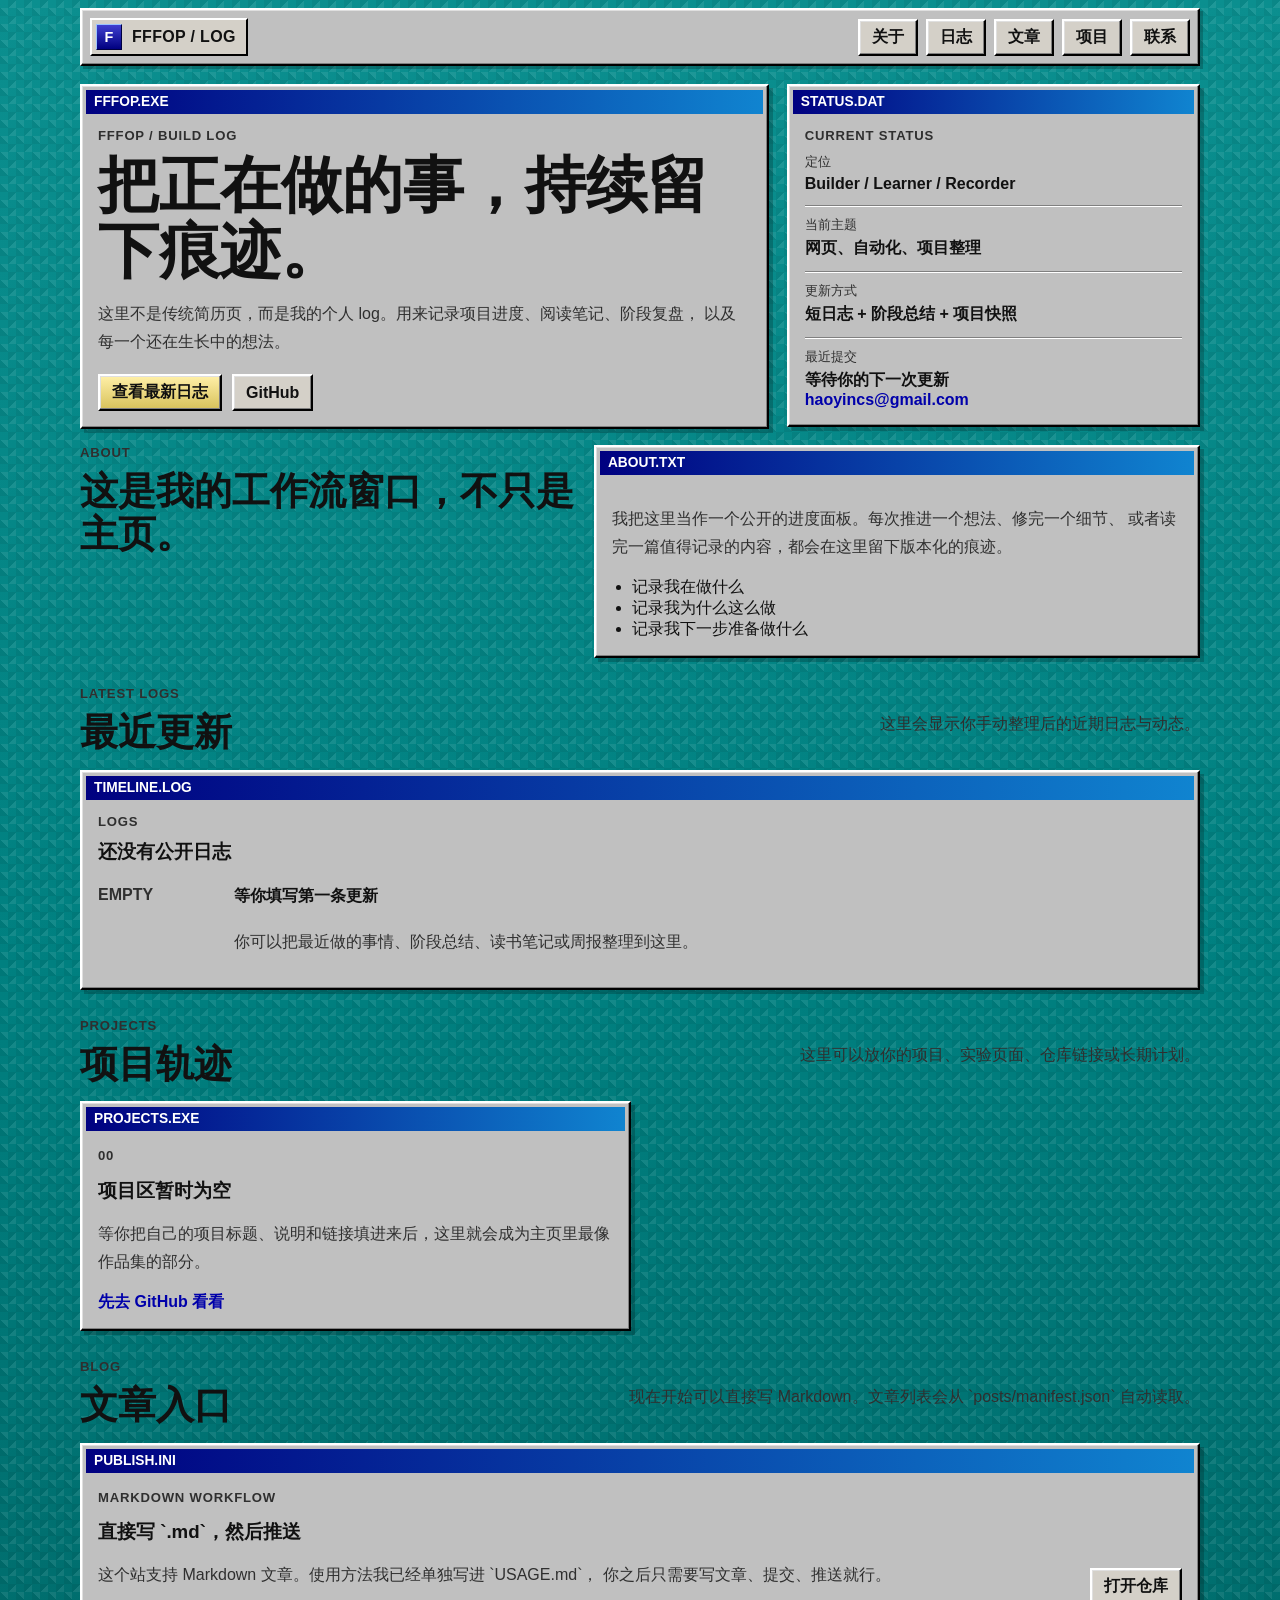
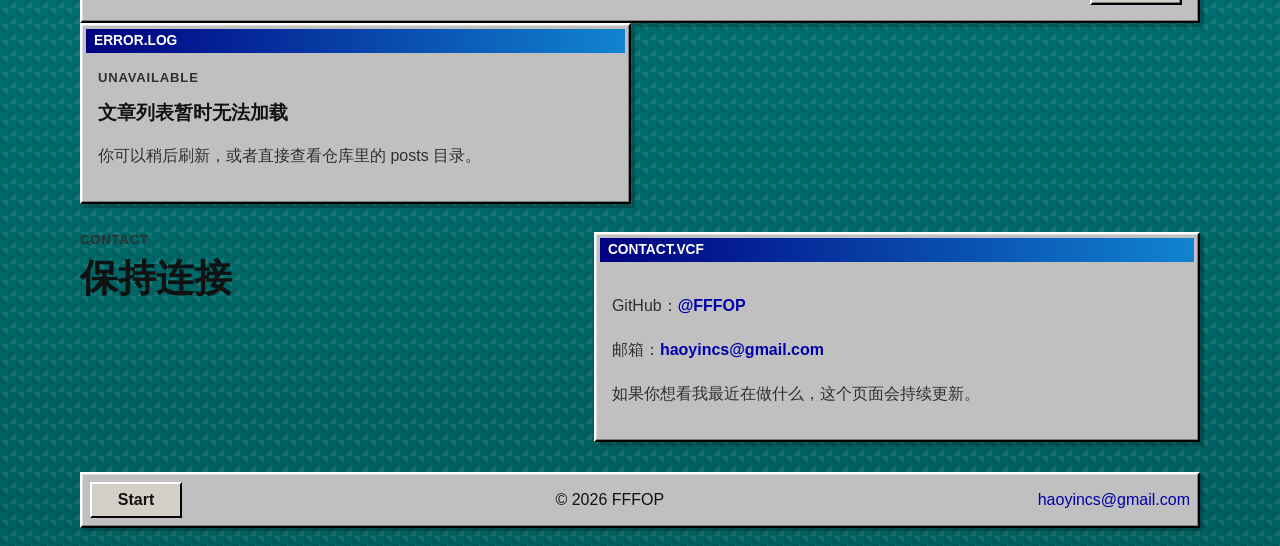
==== index.html @ bcd974ab "Remove sample content and add usage guide" ====
<!DOCTYPE html>
<html lang="zh-CN">
<head>
  <meta charset="UTF-8">
  <meta name="viewport" content="width=device-width, initial-scale=1.0">
  <meta name="description" content="FFFOP 的个人 log，记录正在做的项目、技术笔记与阶段性进展。">
  <title>FFFOP | Log</title>
  <link rel="stylesheet" href="styles.css">
</head>
<body class="theme-win98">
  <header class="site-header">
    <div class="shell">
      <a class="brand" href="#top" aria-label="返回首页">
        <span class="brand-mark">F</span>
        <span class="brand-text">FFFOP / LOG</span>
      </a>
      <nav class="site-nav" aria-label="主导航">
        <a href="#about">关于</a>
        <a href="#logs">日志</a>
        <a href="#blog">文章</a>
        <a href="#projects">项目</a>
        <a href="#contact">联系</a>
      </nav>
    </div>
  </header>

  <main id="top">
    <section class="hero">
      <div class="hero-bg" aria-hidden="true"></div>
      <div class="shell hero-layout">
        <div class="hero-copy reveal" data-window-title="FFFOP.EXE">
          <p class="eyebrow">FFFOP / BUILD LOG</p>
          <h1>把正在做的事，持续留下痕迹。</h1>
          <p class="hero-text">
            这里不是传统简历页，而是我的个人 log。用来记录项目进度、阅读笔记、阶段复盘，
            以及每一个还在生长中的想法。
          </p>
          <div class="hero-actions">
            <a class="button button-primary" href="#logs">查看最新日志</a>
            <a class="button button-secondary" href="https://github.com/FFFOP" target="_blank" rel="noreferrer">GitHub</a>
          </div>
        </div>

        <aside class="hero-panel reveal" data-window-title="STATUS.DAT">
          <p class="panel-kicker">CURRENT STATUS</p>
          <div class="status-stack">
            <div class="status-item">
              <span class="status-label">定位</span>
              <strong>Builder / Learner / Recorder</strong>
            </div>
            <div class="status-item">
              <span class="status-label">当前主题</span>
              <strong>网页、自动化、项目整理</strong>
            </div>
            <div class="status-item">
              <span class="status-label">更新方式</span>
              <strong>短日志 + 阶段总结 + 项目快照</strong>
            </div>
            <div class="status-item">
              <span class="status-label">最近提交</span>
              <strong>等待你的下一次更新</strong>
            </div>
          </div>
          <a class="mail-link" href="mailto:haoyincs@gmail.com">haoyincs@gmail.com</a>
        </aside>
      </div>
    </section>

    <section class="section section-intro reveal" id="about">
      <div class="shell intro-grid">
        <div class="section-heading">
          <p class="section-kicker">About</p>
          <h2>这是我的工作流窗口，不只是主页。</h2>
        </div>
        <div class="intro-card" data-window-title="ABOUT.TXT">
          <p>
            我把这里当作一个公开的进度面板。每次推进一个想法、修完一个细节、
            或者读完一篇值得记录的内容，都会在这里留下版本化的痕迹。
          </p>
          <ul class="about-points">
            <li>记录我在做什么</li>
            <li>记录我为什么这么做</li>
            <li>记录我下一步准备做什么</li>
          </ul>
        </div>
      </div>
    </section>

    <section class="section reveal" id="logs">
      <div class="shell">
        <div class="section-heading section-heading-row">
          <div>
            <p class="section-kicker">Latest Logs</p>
            <h2>最近更新</h2>
          </div>
          <p class="section-note">这里会显示你手动整理后的近期日志与动态。</p>
        </div>

        <div class="timeline-card" data-window-title="TIMELINE.LOG">
          <div class="timeline-head">
            <p class="section-kicker">Logs</p>
            <h3>还没有公开日志</h3>
          </div>
          <div class="timeline-list">
            <article class="timeline-item">
              <p class="timeline-date">EMPTY</p>
              <div>
                <h4>等你填写第一条更新</h4>
                <p>你可以把最近做的事情、阶段总结、读书笔记或周报整理到这里。</p>
              </div>
            </article>
          </div>
        </div>
      </div>
    </section>

    <section class="section reveal" id="projects">
      <div class="shell">
        <div class="section-heading section-heading-row">
          <div>
            <p class="section-kicker">Projects</p>
            <h2>项目轨迹</h2>
          </div>
          <p class="section-note">这里可以放你的项目、实验页面、仓库链接或长期计划。</p>
        </div>

        <div class="project-grid">
          <article class="project-card" data-window-title="PROJECTS.EXE">
            <p class="project-index">00</p>
            <h3>项目区暂时为空</h3>
            <p>
              等你把自己的项目标题、说明和链接填进来后，这里就会成为主页里最像作品集的部分。
            </p>
            <a href="https://github.com/FFFOP" target="_blank" rel="noreferrer">先去 GitHub 看看</a>
          </article>
        </div>
      </div>
    </section>

    <section class="section reveal" id="blog">
      <div class="shell">
        <div class="section-heading section-heading-row">
          <div>
            <p class="section-kicker">Blog</p>
            <h2>文章入口</h2>
          </div>
          <p class="section-note">现在开始可以直接写 Markdown。文章列表会从 `posts/manifest.json` 自动读取。</p>
        </div>

        <div class="publish-card" data-window-title="PUBLISH.INI">
          <div>
            <p class="section-kicker">Markdown Workflow</p>
            <h3>直接写 `.md`，然后推送</h3>
            <p>
              这个站支持 Markdown 文章。使用方法我已经单独写进 `USAGE.md`，
              你之后只需要写文章、提交、推送就行。
            </p>
          </div>
          <div class="publish-actions">
            <a class="button button-secondary" href="https://github.com/fffop/fffop.github.io" target="_blank" rel="noreferrer">打开仓库</a>
          </div>
        </div>

        <div id="blog-post-list" class="blog-grid"></div>
      </div>
    </section>

    <section class="section reveal" id="contact">
      <div class="shell contact-grid">
        <div class="section-heading">
          <p class="section-kicker">Contact</p>
          <h2>保持连接</h2>
        </div>
        <div class="contact-card" data-window-title="CONTACT.VCF">
          <p>GitHub：<a href="https://github.com/FFFOP" target="_blank" rel="noreferrer">@FFFOP</a></p>
          <p>邮箱：<a href="mailto:haoyincs@gmail.com">haoyincs@gmail.com</a></p>
          <p>如果你想看我最近在做什么，这个页面会持续更新。</p>
        </div>
      </div>
    </section>
  </main>

  <footer class="site-footer">
    <div class="shell footer-inner">
      <p>&copy; <span id="year"></span> FFFOP</p>
      <a href="mailto:haoyincs@gmail.com">haoyincs@gmail.com</a>
    </div>
  </footer>

  <script src="script.js"></script>
</body>
</html>
---- styles.css ----
:root {
  --desktop: #008080;
  --desktop-dark: #005f5f;
  --window: #c0c0c0;
  --window-soft: #d4d0c8;
  --window-light: #ffffff;
  --window-mid: #dfdfdf;
  --window-dark: #808080;
  --window-deep: #000000;
  --titlebar-start: #000080;
  --titlebar-end: #1084d0;
  --text: #111111;
  --muted: #2f2f2f;
  --link: #0000aa;
  --link-hover: #dd0000;
  --gold: #b67b00;
  --shadow: rgba(0, 0, 0, 0.2);
  --cursor-arrow: url("data:image/svg+xml,%3Csvg xmlns='http://www.w3.org/2000/svg' width='20' height='22' viewBox='0 0 20 22'%3E%3Cpath d='M1 1v15l4-4 3 8 2-1-3-8h5z' fill='white' stroke='black' stroke-width='1.2'/%3E%3C/svg%3E");
  --cursor-hand: url("data:image/svg+xml,%3Csvg xmlns='http://www.w3.org/2000/svg' width='20' height='22' viewBox='0 0 20 22'%3E%3Cpath d='M7 1v8H5V6H3v9c0 1.7 1.3 3 3 3h1l1 3h2l1-3h3c1.7 0 3-1.3 3-3V8h-2v3h-1V5h-2v6h-1V3H9v8H8V1z' fill='white' stroke='black' stroke-width='1.1'/%3E%3C/svg%3E");
}

* {
  box-sizing: border-box;
}

html {
  scroll-behavior: smooth;
}

body {
  margin: 0;
  color: var(--text);
  font-family: Tahoma, "Microsoft Sans Serif", "Noto Sans SC", sans-serif;
  cursor: var(--cursor-arrow) 1 1, auto;
  background:
    linear-gradient(45deg, rgba(0, 0, 0, 0.06) 25%, transparent 25%),
    linear-gradient(-45deg, rgba(255, 255, 255, 0.08) 25%, transparent 25%),
    linear-gradient(45deg, transparent 75%, rgba(255, 255, 255, 0.08) 75%),
    linear-gradient(-45deg, transparent 75%, rgba(0, 0, 0, 0.06) 75%),
    linear-gradient(180deg, #0b8f8f 0%, var(--desktop) 45%, var(--desktop-dark) 100%);
  background-size: 16px 16px, 16px 16px, 16px 16px, 16px 16px, auto;
  background-position: 0 0, 0 8px, 8px -8px, -8px 0, 0 0;
}

a,
button,
.button,
[role="button"] {
  cursor: var(--cursor-hand) 6 1, pointer;
}

a {
  color: var(--link);
  text-decoration: none;
}

a:hover {
  color: var(--link-hover);
  text-decoration: underline;
}

.shell {
  width: min(1120px, calc(100% - 24px));
  margin: 0 auto;
}

.site-header {
  position: sticky;
  top: 0;
  z-index: 30;
  padding-top: 8px;
}

.site-header .shell,
.footer-inner {
  display: flex;
  align-items: center;
  justify-content: space-between;
  gap: 12px;
  padding: 8px;
  background: var(--window);
  border-top: 2px solid var(--window-light);
  border-left: 2px solid var(--window-light);
  border-right: 2px solid var(--window-deep);
  border-bottom: 2px solid var(--window-deep);
  box-shadow:
    inset -1px -1px 0 var(--window-dark),
    inset 1px 1px 0 var(--window-mid),
    3px 3px 0 var(--shadow);
}

.brand {
  display: inline-flex;
  align-items: center;
  gap: 10px;
  min-height: 34px;
  padding: 4px 10px 4px 4px;
  color: var(--text);
  font-weight: 700;
  letter-spacing: 0.02em;
  background: var(--window-soft);
  border-top: 2px solid var(--window-light);
  border-left: 2px solid var(--window-light);
  border-right: 2px solid var(--window-deep);
  border-bottom: 2px solid var(--window-deep);
}

.brand:hover {
  color: var(--text);
  text-decoration: none;
}

.brand-mark {
  display: grid;
  place-items: center;
  width: 26px;
  height: 26px;
  font-size: 0.9rem;
  font-weight: 700;
  color: #ffffff;
  background: linear-gradient(180deg, #4040d0 0%, #000080 100%);
  border-top: 1px solid #9ac3ff;
  border-left: 1px solid #9ac3ff;
  border-right: 1px solid #000040;
  border-bottom: 1px solid #000040;
}

.site-nav {
  display: flex;
  flex-wrap: wrap;
  gap: 8px;
}

.site-nav a,
.button,
.label {
  display: inline-flex;
  align-items: center;
  justify-content: center;
  min-height: 32px;
  padding: 6px 12px;
  color: var(--text);
  font-weight: 700;
  background: var(--window-soft);
  border-top: 2px solid var(--window-light);
  border-left: 2px solid var(--window-light);
  border-right: 2px solid var(--window-deep);
  border-bottom: 2px solid var(--window-deep);
  box-shadow:
    inset -1px -1px 0 var(--window-dark),
    inset 1px 1px 0 var(--window-mid);
}

.site-nav a:hover,
.button:hover,
.label:hover {
  color: var(--text);
  text-decoration: none;
}

.site-nav a:active,
.button:active {
  border-top: 2px solid var(--window-deep);
  border-left: 2px solid var(--window-deep);
  border-right: 2px solid var(--window-light);
  border-bottom: 2px solid var(--window-light);
  box-shadow:
    inset 1px 1px 0 var(--window-dark),
    inset -1px -1px 0 var(--window-mid);
}

.hero {
  min-height: auto;
  padding: 18px 0 6px;
}

.hero-bg {
  display: none;
}

.hero-layout {
  display: grid;
  grid-template-columns: minmax(0, 1.25fr) minmax(280px, 0.75fr);
  gap: 18px;
  align-items: start;
}

.eyebrow,
.section-kicker,
.panel-kicker,
.paper-tag,
.project-index {
  margin: 0 0 10px;
  color: var(--muted);
  font-size: 0.82rem;
  font-weight: 700;
  letter-spacing: 0.06em;
  text-transform: uppercase;
}

.hero-copy,
.hero-panel,
.intro-card,
.log-card,
.timeline-card,
.project-card,
.sample-entry,
.publish-card,
.blog-card,
.contact-card,
.post-article {
  position: relative;
  padding: 42px 16px 16px;
  background: var(--window);
  border-top: 2px solid var(--window-light);
  border-left: 2px solid var(--window-light);
  border-right: 2px solid var(--window-deep);
  border-bottom: 2px solid var(--window-deep);
  box-shadow:
    inset -1px -1px 0 var(--window-dark),
    inset 1px 1px 0 var(--window-mid),
    4px 4px 0 var(--shadow);
}

[data-window-title]::before {
  content: "";
  position: absolute;
  inset: 4px 4px auto 4px;
  height: 24px;
  background: linear-gradient(90deg, var(--titlebar-start), var(--titlebar-end));
}

[data-window-title]::after {
  content: attr(data-window-title);
  position: absolute;
  top: 8px;
  left: 12px;
  right: 40px;
  overflow: hidden;
  color: #ffffff;
  font-size: 0.86rem;
  font-weight: 700;
  white-space: nowrap;
  text-overflow: ellipsis;
}

[data-window-title] {
  padding-top: 42px;
}

.hero h1,
.section-heading h2,
.project-card h3,
.log-card h3,
.blog-card h3,
.timeline-head h3,
.sample-entry h3,
.publish-card h3,
.post-article h1,
.post-section h2 {
  margin: 0;
  font-family: Tahoma, "Microsoft Sans Serif", "Noto Sans SC", sans-serif;
  font-weight: 700;
}

.hero h1 {
  max-width: 680px;
  font-size: clamp(2rem, 5vw, 3.8rem);
  line-height: 1.08;
}

.hero-text,
.intro-card p,
.log-card p,
.project-card p,
.contact-card p,
.publish-card p,
.blog-card p,
.timeline-item p,
.sample-copy p,
.section-note,
.post-lead,
.markdown-body p,
.markdown-body li,
.markdown-body blockquote {
  color: var(--muted);
  line-height: 1.75;
}

.hero-text {
  margin: 16px 0 0;
  max-width: 640px;
}

.hero-actions,
.publish-actions,
.sample-meta,
.log-labels {
  display: flex;
  flex-wrap: wrap;
  gap: 10px;
}

.hero-actions {
  margin-top: 18px;
}

.button {
  min-height: 34px;
  border-radius: 0;
}

.button-primary {
  background: linear-gradient(180deg, #fff0a8 0%, #d8c25b 100%);
}

.button-secondary {
  background: var(--window-soft);
}

.status-stack,
.timeline-list {
  display: grid;
  gap: 12px;
}

.status-item,
.timeline-item,
.paper-meta {
  padding-top: 10px;
  border-top: 1px solid var(--window-dark);
  box-shadow: inset 0 1px 0 var(--window-light);
}

.status-item:first-child,
.timeline-item:first-child {
  padding-top: 0;
  border-top: 0;
  box-shadow: none;
}

.status-label {
  display: block;
  margin-bottom: 4px;
  color: var(--muted);
  font-size: 0.82rem;
}

.mail-link,
.paper-meta a,
.project-card a,
.contact-card a,
.markdown-body a,
.post-back {
  color: var(--link);
  font-weight: 700;
}

.section {
  padding: 10px 0 18px;
  border-top: 0;
}

.intro-grid,
.contact-grid,
.project-grid,
.blog-grid,
.hero-layout {
  display: grid;
  gap: 18px;
}

.intro-grid,
.contact-grid {
  grid-template-columns: minmax(0, 0.9fr) minmax(0, 1.1fr);
  align-items: start;
}

.section-heading-row {
  display: flex;
  align-items: end;
  justify-content: space-between;
  gap: 14px;
  margin-bottom: 16px;
}

.section-heading h2 {
  font-size: clamp(1.5rem, 4vw, 2.4rem);
  line-height: 1.1;
}

.about-points,
.markdown-body ul,
.markdown-body ol {
  margin: 14px 0 0;
  padding-left: 20px;
}

.log-grid {
  display: grid;
  grid-template-columns: 1.2fr 1fr 1fr;
  gap: 18px;
}

.blog-grid {
  display: grid;
  grid-template-columns: 1fr 1fr;
  gap: 18px;
}

.publish-card,
.sample-entry {
  display: grid;
  grid-template-columns: minmax(0, 1fr) auto;
  gap: 18px;
  align-items: end;
}

.label {
  min-height: 28px;
  padding: 4px 10px;
  font-size: 0.82rem;
  letter-spacing: 0;
  text-transform: none;
  border-radius: 0;
}

.timeline-item {
  display: grid;
  grid-template-columns: 120px 1fr;
  gap: 16px;
}

.timeline-date,
.project-index {
  color: var(--gold);
  font-weight: 700;
}

.project-grid {
  grid-template-columns: 1fr 1fr;
}

.project-card-accent {
  background:
    linear-gradient(180deg, #d7d7d7 0%, var(--window) 100%);
}

.featured-paper {
  background:
    linear-gradient(180deg, #d9d5be 0%, var(--window) 100%);
}

.paper-meta {
  display: flex;
  align-items: center;
  justify-content: space-between;
  gap: 12px;
  margin-top: 14px;
}

.site-footer {
  padding: 12px 0 18px;
}

.footer-inner {
  position: relative;
  color: var(--text);
}

.footer-inner::before {
  content: "Start";
  display: inline-flex;
  align-items: center;
  justify-content: center;
  min-width: 64px;
  min-height: 32px;
  padding: 0 12px;
  font-weight: 700;
  background: var(--window-soft);
  border-top: 2px solid var(--window-light);
  border-left: 2px solid var(--window-light);
  border-right: 2px solid var(--window-deep);
  border-bottom: 2px solid var(--window-deep);
}

.footer-inner p {
  margin: 0;
}

.post-body {
  min-height: 100vh;
}

.post-main {
  padding: 16px 12px 24px;
}

.post-article {
  width: min(860px, 100%);
  margin: 0 auto;
}

.post-back {
  display: inline-flex;
  margin-bottom: 14px;
}

.post-lead {
  margin-top: 14px;
}

.markdown-body {
  margin-top: 24px;
  padding-top: 12px;
  border-top: 1px solid var(--window-dark);
  box-shadow: inset 0 1px 0 var(--window-light);
}

.markdown-body h1,
.markdown-body h2,
.markdown-body h3,
.markdown-body h4,
.markdown-body h5,
.markdown-body h6 {
  margin: 24px 0 10px;
  font-size: 1.2rem;
}

.markdown-body h1 {
  font-size: 1.7rem;
}

.markdown-body h2 {
  font-size: 1.4rem;
}

.markdown-body code {
  padding: 1px 5px;
  color: #7a0000;
  background: var(--window-mid);
  border: 1px solid var(--window-dark);
  font-family: Consolas, "Courier New", monospace;
}

.markdown-body pre {
  overflow-x: auto;
  margin: 16px 0;
  padding: 12px;
  background: #f1f1f1;
  border-top: 2px solid var(--window-deep);
  border-left: 2px solid var(--window-deep);
  border-right: 2px solid var(--window-light);
  border-bottom: 2px solid var(--window-light);
}

.markdown-body pre code {
  padding: 0;
  color: var(--text);
  background: transparent;
  border: 0;
}

.markdown-body blockquote {
  margin: 16px 0;
  padding: 6px 12px;
  background: #efefef;
  border-left: 3px solid var(--titlebar-end);
}

.reveal {
  opacity: 0;
  transform: translateY(18px);
  transition: opacity 240ms linear, transform 240ms linear;
}

.reveal.is-visible {
  opacity: 1;
  transform: translateY(0);
}

@media (max-width: 980px) {
  .hero-layout,
  .intro-grid,
  .contact-grid,
  .log-grid,
  .blog-grid,
  .project-grid,
  .publish-card,
  .sample-entry,
  .timeline-item {
    grid-template-columns: 1fr;
  }

  .section-heading-row,
  .site-header .shell,
  .footer-inner {
    align-items: start;
    flex-direction: column;
  }
}

@media (max-width: 720px) {
  .shell {
    width: min(100% - 12px, 100%);
  }

  .site-header {
    padding-top: 4px;
  }

  .hero h1 {
    font-size: clamp(1.7rem, 10vw, 2.6rem);
  }

  .hero-copy,
  .hero-panel,
  .intro-card,
  .log-card,
  .timeline-card,
  .project-card,
  .sample-entry,
  .publish-card,
  .blog-card,
  .contact-card,
  .post-article {
    padding-right: 12px;
    padding-left: 12px;
  }

  .hero-actions,
  .publish-actions,
  .sample-meta {
    align-items: stretch;
    flex-direction: column;
  }

  .button,
  .site-nav a {
    width: 100%;
  }

  .post-main {
    padding: 8px 6px 18px;
  }
}
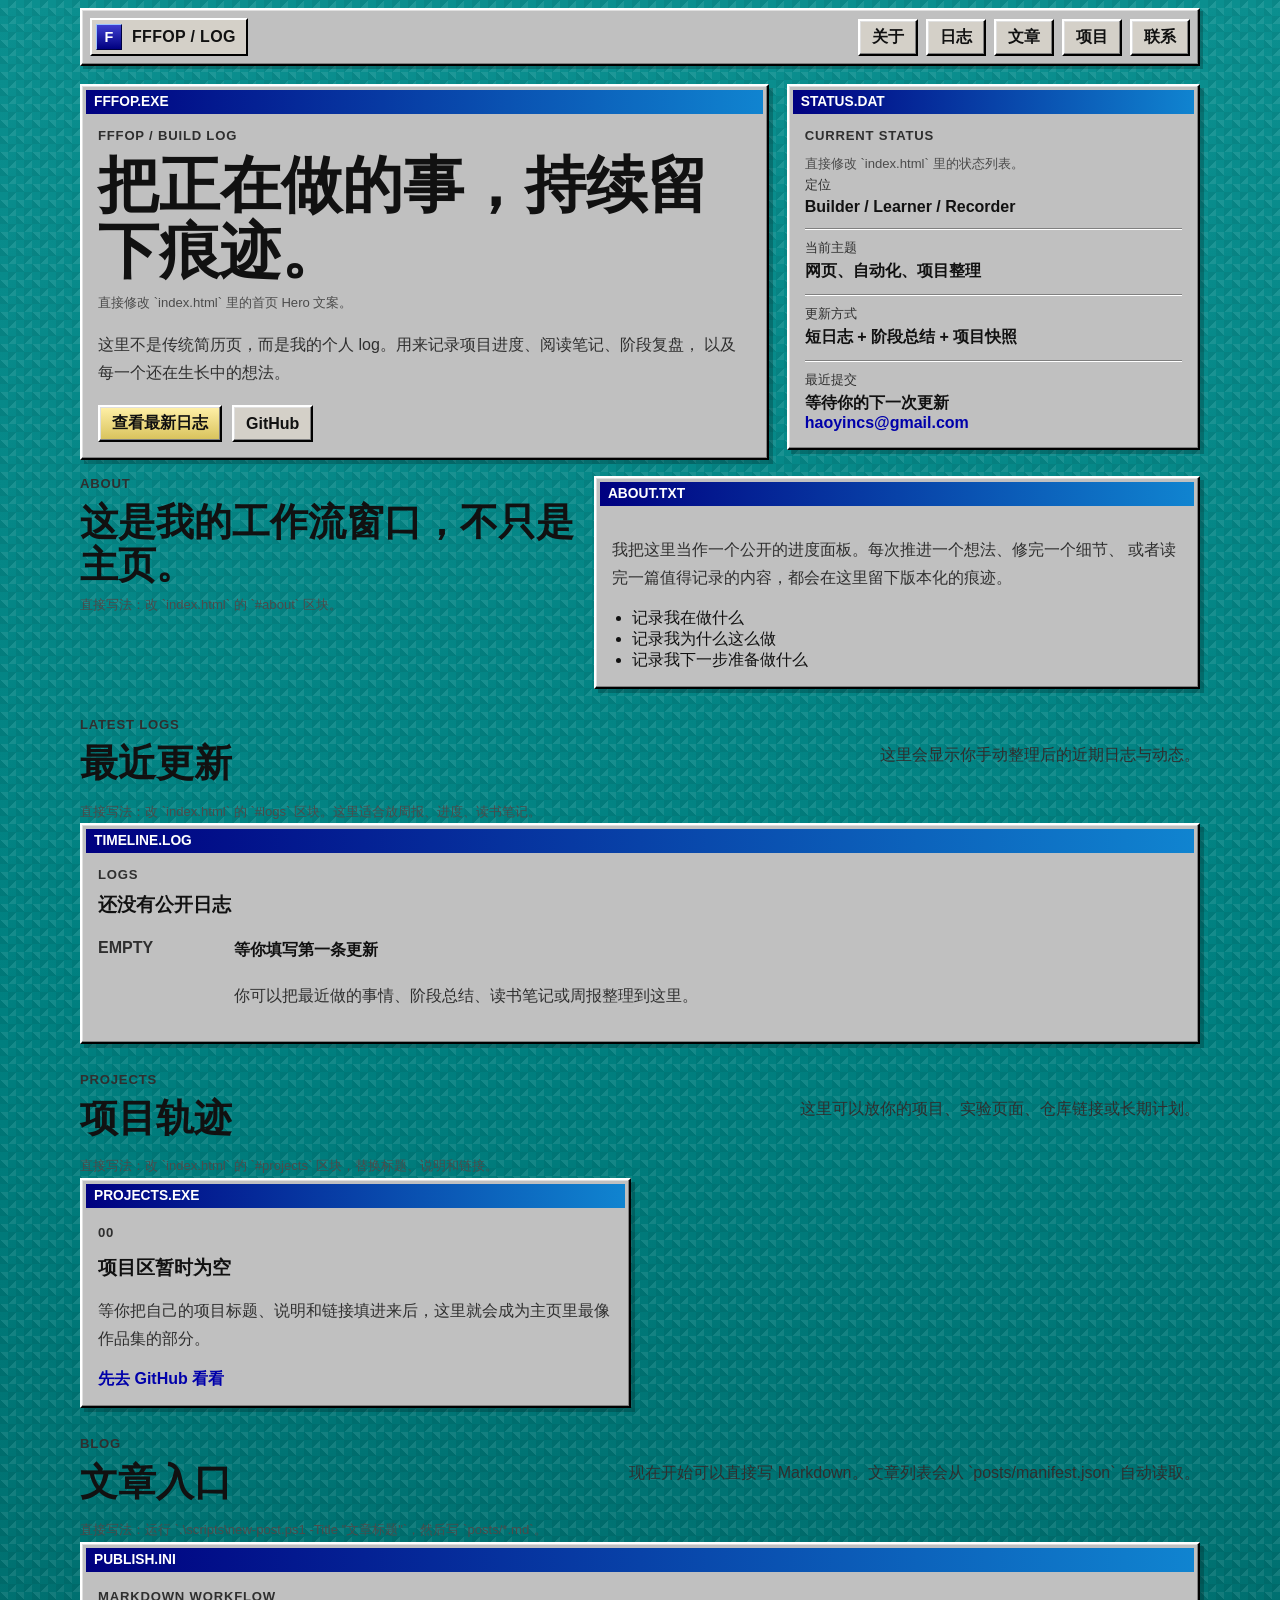
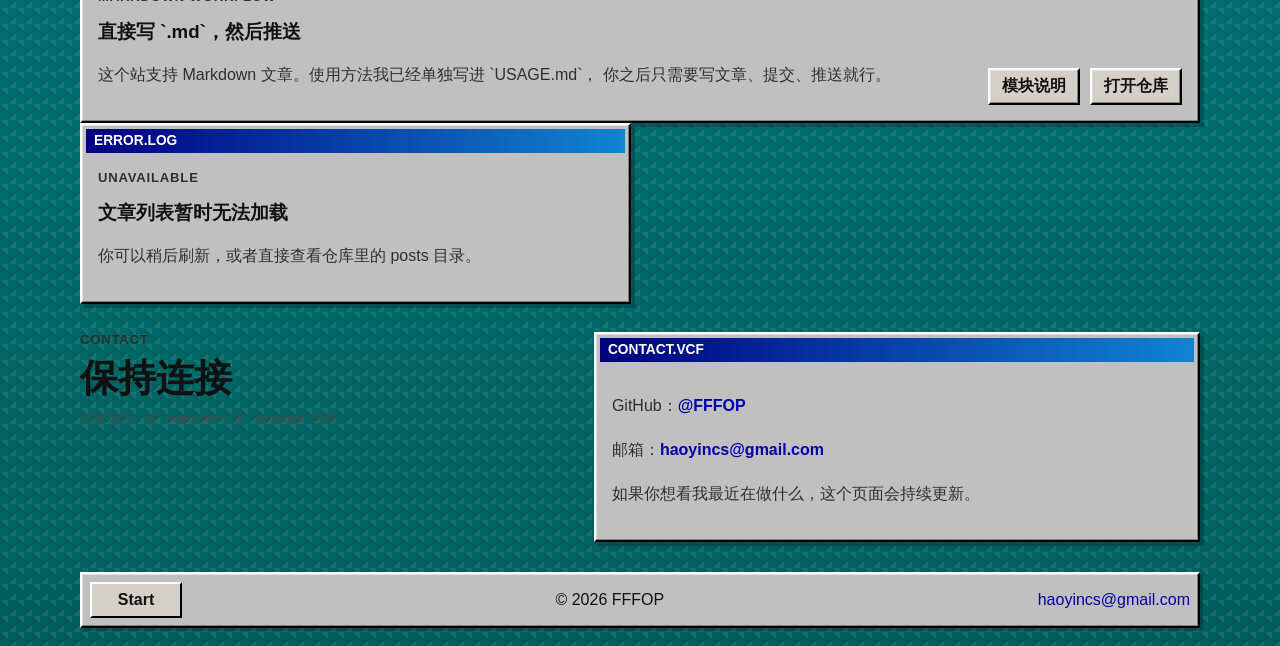
==== commit 1a7ece75: "Add per-module editing hints" ====
--- a/index.html
+++ b/index.html
@@ -31,6 +31,7 @@
         <div class="hero-copy reveal" data-window-title="FFFOP.EXE">
           <p class="eyebrow">FFFOP / BUILD LOG</p>
           <h1>把正在做的事，持续留下痕迹。</h1>
+          <p class="edit-hint">直接修改 `index.html` 里的首页 Hero 文案。</p>
           <p class="hero-text">
             这里不是传统简历页，而是我的个人 log。用来记录项目进度、阅读笔记、阶段复盘，
             以及每一个还在生长中的想法。
@@ -43,6 +44,7 @@
 
         <aside class="hero-panel reveal" data-window-title="STATUS.DAT">
           <p class="panel-kicker">CURRENT STATUS</p>
+          <p class="edit-hint">直接修改 `index.html` 里的状态列表。</p>
           <div class="status-stack">
             <div class="status-item">
               <span class="status-label">定位</span>
@@ -71,6 +73,7 @@
         <div class="section-heading">
           <p class="section-kicker">About</p>
           <h2>这是我的工作流窗口，不只是主页。</h2>
+          <p class="edit-hint">直接写法：改 `index.html` 的 `#about` 区块。</p>
         </div>
         <div class="intro-card" data-window-title="ABOUT.TXT">
           <p>
@@ -95,6 +98,7 @@
           </div>
           <p class="section-note">这里会显示你手动整理后的近期日志与动态。</p>
         </div>
+        <p class="edit-hint">直接写法：改 `index.html` 的 `#logs` 区块。这里适合放周报、进度、读书笔记。</p>
 
         <div class="timeline-card" data-window-title="TIMELINE.LOG">
           <div class="timeline-head">
@@ -123,6 +127,7 @@
           </div>
           <p class="section-note">这里可以放你的项目、实验页面、仓库链接或长期计划。</p>
         </div>
+        <p class="edit-hint">直接写法：改 `index.html` 的 `#projects` 区块，替换标题、说明和链接。</p>
 
         <div class="project-grid">
           <article class="project-card" data-window-title="PROJECTS.EXE">
@@ -146,6 +151,7 @@
           </div>
           <p class="section-note">现在开始可以直接写 Markdown。文章列表会从 `posts/manifest.json` 自动读取。</p>
         </div>
+        <p class="edit-hint">直接写法：运行 `.\scripts\new-post.ps1 -Title "文章标题"`，然后写 `posts/*.md`。</p>
 
         <div class="publish-card" data-window-title="PUBLISH.INI">
           <div>
@@ -157,6 +163,7 @@
             </p>
           </div>
           <div class="publish-actions">
+            <a class="button button-secondary" href="MODULES.md">模块说明</a>
             <a class="button button-secondary" href="https://github.com/fffop/fffop.github.io" target="_blank" rel="noreferrer">打开仓库</a>
           </div>
         </div>
@@ -170,6 +177,7 @@
         <div class="section-heading">
           <p class="section-kicker">Contact</p>
           <h2>保持连接</h2>
+          <p class="edit-hint">直接写法：改 `index.html` 的 `#contact` 区块。</p>
         </div>
         <div class="contact-card" data-window-title="CONTACT.VCF">
           <p>GitHub：<a href="https://github.com/FFFOP" target="_blank" rel="noreferrer">@FFFOP</a></p>
--- a/styles.css
+++ b/styles.css
@@ -279,12 +279,27 @@
 .timeline-item p,
 .sample-copy p,
 .section-note,
+.edit-hint,
 .post-lead,
 .markdown-body p,
 .markdown-body li,
 .markdown-body blockquote {
   color: var(--muted);
   line-height: 1.75;
+}
+
+.edit-hint {
+  margin: 8px 0 0;
+  font-size: 0.82rem;
+  color: #4b4b4b;
+}
+
+.edit-hint code {
+  padding: 1px 5px;
+  background: var(--window-mid);
+  border: 1px solid var(--window-dark);
+  color: #7a0000;
+  font-family: Consolas, "Courier New", monospace;
 }
 
 .hero-text {
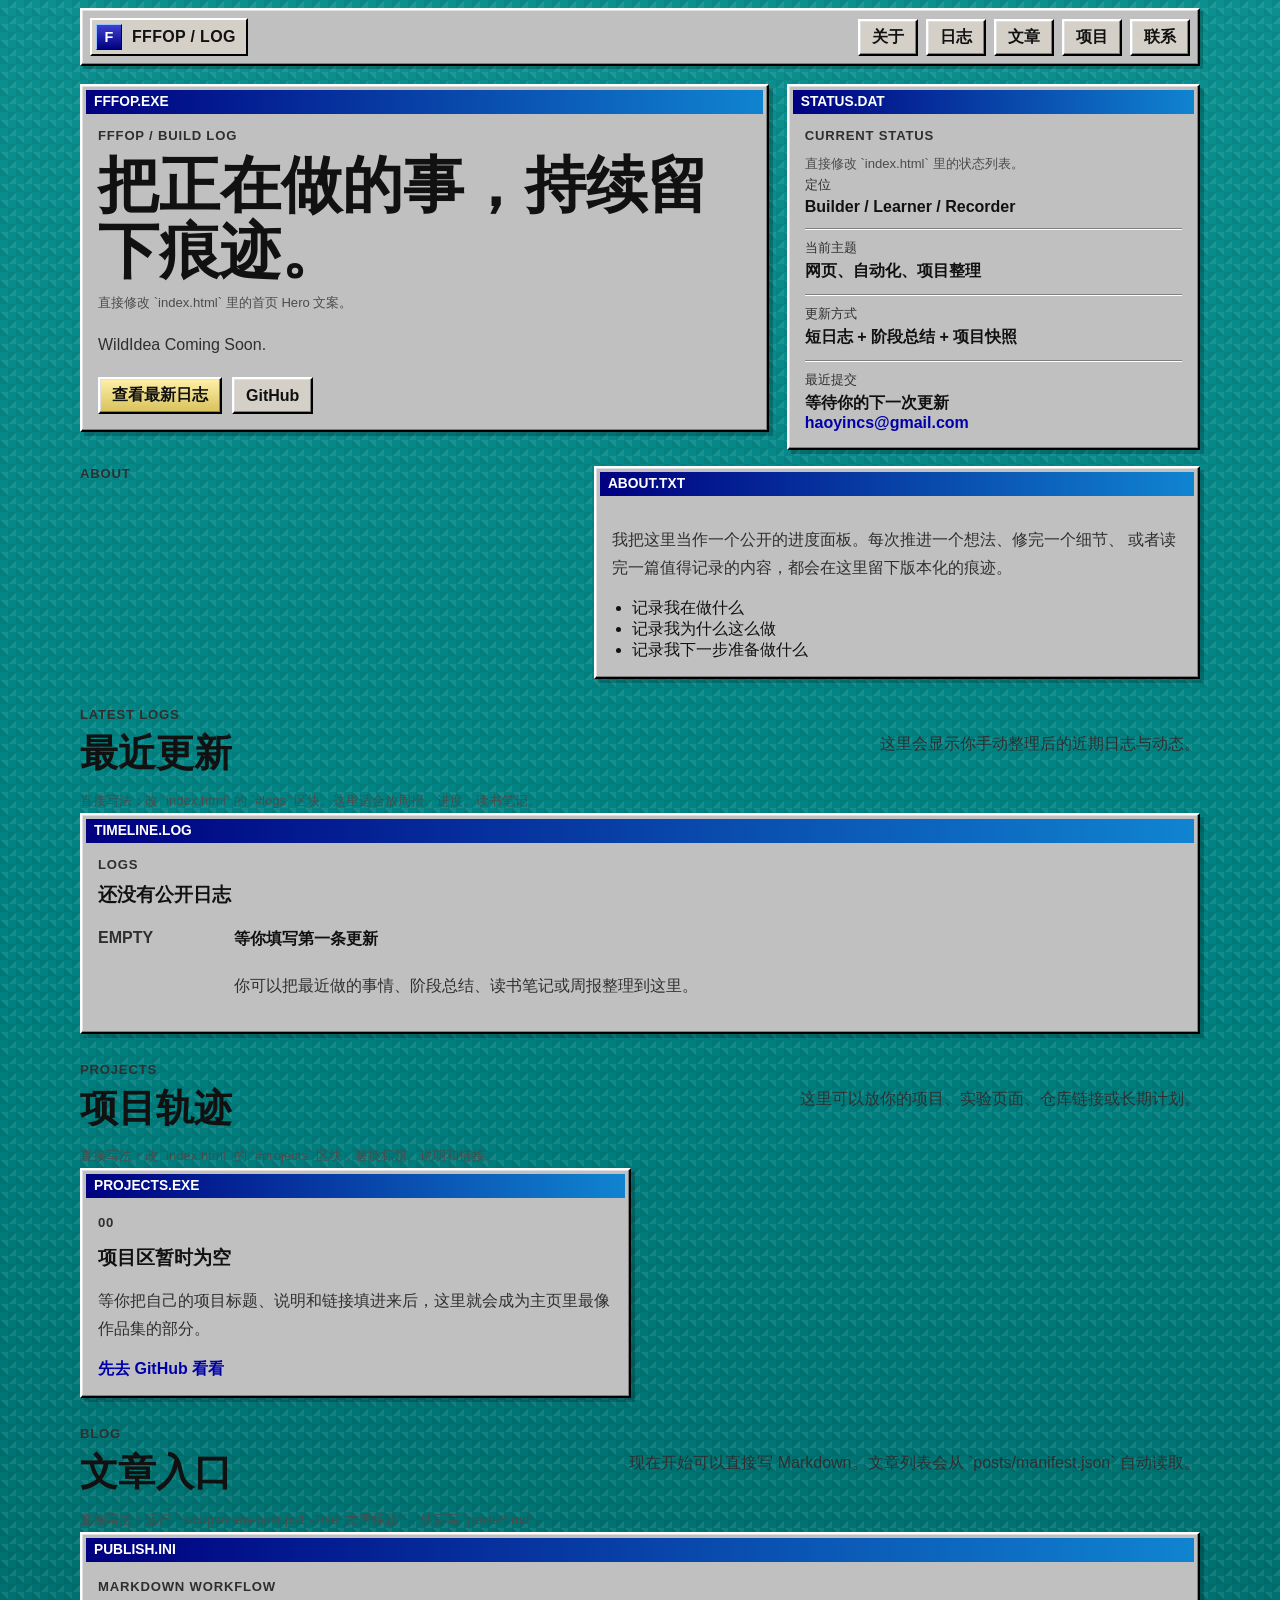
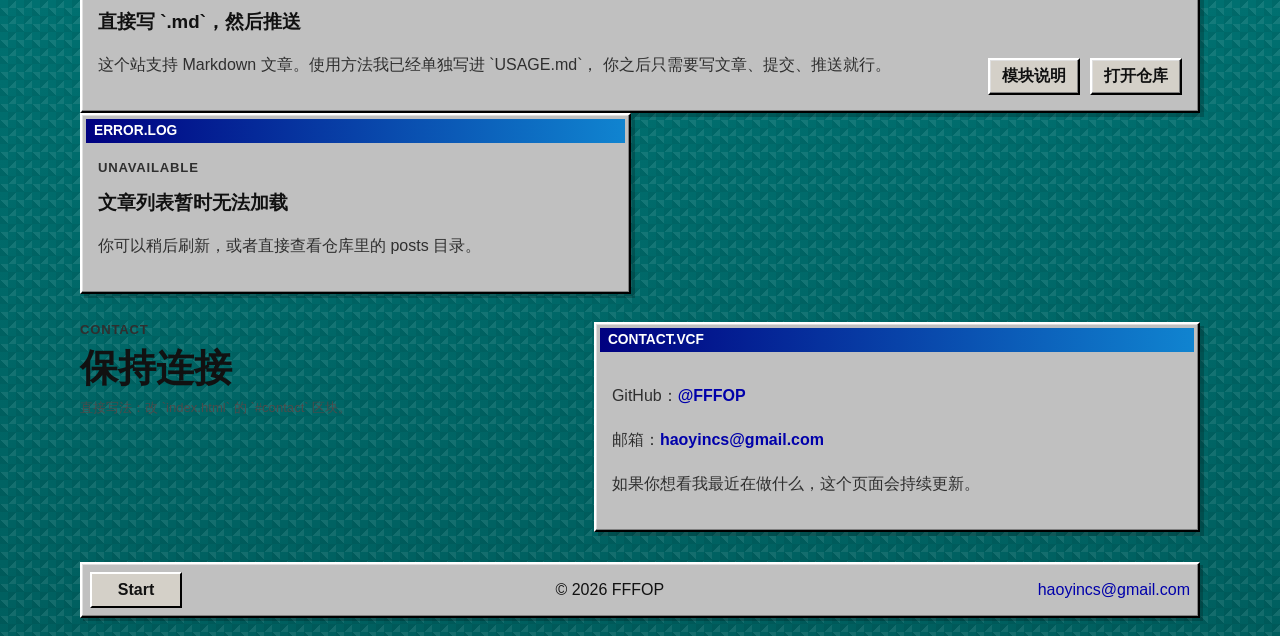
==== commit 89d8e35c: "Refersh" ====
--- a/index.html
+++ b/index.html
@@ -3,7 +3,7 @@
 <head>
   <meta charset="UTF-8">
   <meta name="viewport" content="width=device-width, initial-scale=1.0">
-  <meta name="description" content="FFFOP 的个人 log，记录正在做的项目、技术笔记与阶段性进展。">
+  <meta name="description" content="Keep Going。">
   <title>FFFOP | Log</title>
   <link rel="stylesheet" href="styles.css">
 </head>
@@ -33,8 +33,7 @@
           <h1>把正在做的事，持续留下痕迹。</h1>
           <p class="edit-hint">直接修改 `index.html` 里的首页 Hero 文案。</p>
           <p class="hero-text">
-            这里不是传统简历页，而是我的个人 log。用来记录项目进度、阅读笔记、阶段复盘，
-            以及每一个还在生长中的想法。
+            WildIdea Coming Soon.
           </p>
           <div class="hero-actions">
             <a class="button button-primary" href="#logs">查看最新日志</a>
@@ -72,8 +71,7 @@
       <div class="shell intro-grid">
         <div class="section-heading">
           <p class="section-kicker">About</p>
-          <h2>这是我的工作流窗口，不只是主页。</h2>
-          <p class="edit-hint">直接写法：改 `index.html` 的 `#about` 区块。</p>
+          <p class="edit-hint"></p>
         </div>
         <div class="intro-card" data-window-title="ABOUT.TXT">
           <p>
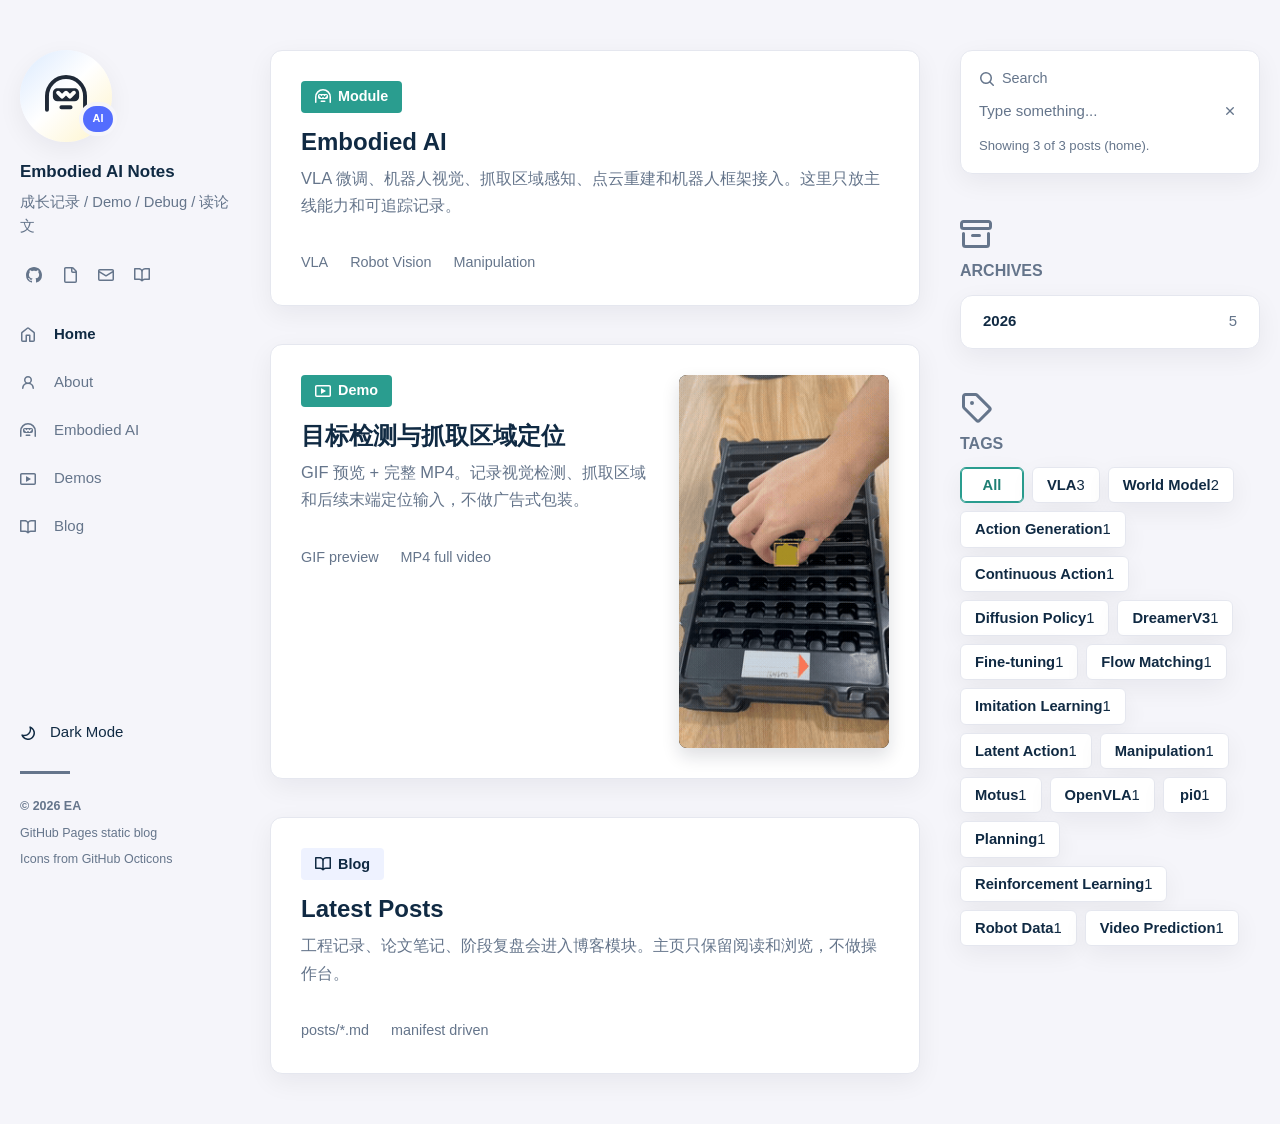
==== commit e3b88b6b: "Redesign GitHub Pages as embodied AI blog" ====
--- a/index.html
+++ b/index.html
@@ -3,195 +3,246 @@
 <head>
   <meta charset="UTF-8">
   <meta name="viewport" content="width=device-width, initial-scale=1.0">
-  <meta name="description" content="Keep Going。">
-  <title>FFFOP | Log</title>
+  <meta name="description" content="A personal growth blog for embodied AI, robotics, reading notes, and project logs.">
+  <title>Embodied AI Notes</title>
   <link rel="stylesheet" href="styles.css">
 </head>
-<body class="theme-win98">
-  <header class="site-header">
-    <div class="shell">
-      <a class="brand" href="#top" aria-label="返回首页">
-        <span class="brand-mark">F</span>
-        <span class="brand-text">FFFOP / LOG</span>
-      </a>
-      <nav class="site-nav" aria-label="主导航">
-        <a href="#about">关于</a>
-        <a href="#logs">日志</a>
-        <a href="#blog">文章</a>
-        <a href="#projects">项目</a>
-        <a href="#contact">联系</a>
+<body data-page="home">
+  <div class="layout">
+    <aside class="left-sidebar">
+      <div class="profile">
+        <a class="avatar" href="#home" aria-label="Home" data-route="home">
+          <span class="octicon icon-hubot avatar-icon" aria-hidden="true"></span>
+          <span class="status-dot">AI</span>
+        </a>
+        <a class="site-title" href="#home" data-route="home">Embodied AI Notes</a>
+        <p class="site-subtitle">成长记录 / Demo / Debug / 读论文</p>
+        <div class="social-row" aria-label="social links">
+          <a href="https://github.com/FFFOP" target="_blank" rel="noreferrer" aria-label="GitHub" title="GitHub">
+            <span class="octicon icon-github" aria-hidden="true"></span>
+          </a>
+          <a href="assets/resume.pdf" target="_blank" rel="noreferrer" aria-label="CV" title="CV">
+            <span class="octicon icon-file" aria-hidden="true"></span>
+          </a>
+          <a href="mailto:haoyincs@gmail.com" aria-label="Email" title="Email">
+            <span class="octicon icon-mail" aria-hidden="true"></span>
+          </a>
+          <a href="#blog" data-route="blog" aria-label="Blog" title="Blog">
+            <span class="octicon icon-book" aria-hidden="true"></span>
+          </a>
+        </div>
+      </div>
+
+      <nav class="side-nav" aria-label="main navigation">
+        <a class="active" href="#home" data-route="home"><span class="octicon icon-home" aria-hidden="true"></span>Home</a>
+        <a href="#about" data-route="about"><span class="octicon icon-person" aria-hidden="true"></span>About</a>
+        <a href="#embodied-ai" data-route="embodied-ai"><span class="octicon icon-hubot" aria-hidden="true"></span>Embodied AI</a>
+        <a href="#demos" data-route="demos"><span class="octicon icon-video" aria-hidden="true"></span>Demos</a>
+        <a href="#blog" data-route="blog"><span class="octicon icon-book" aria-hidden="true"></span>Blog</a>
       </nav>
-    </div>
-  </header>
-
-  <main id="top">
-    <section class="hero">
-      <div class="hero-bg" aria-hidden="true"></div>
-      <div class="shell hero-layout">
-        <div class="hero-copy reveal" data-window-title="FFFOP.EXE">
-          <p class="eyebrow">FFFOP / BUILD LOG</p>
-          <h1>把正在做的事，持续留下痕迹。</h1>
-          <p class="edit-hint">直接修改 `index.html` 里的首页 Hero 文案。</p>
-          <p class="hero-text">
-            WildIdea Coming Soon.
-          </p>
-          <div class="hero-actions">
-            <a class="button button-primary" href="#logs">查看最新日志</a>
-            <a class="button button-secondary" href="https://github.com/FFFOP" target="_blank" rel="noreferrer">GitHub</a>
-          </div>
-        </div>
-
-        <aside class="hero-panel reveal" data-window-title="STATUS.DAT">
-          <p class="panel-kicker">CURRENT STATUS</p>
-          <p class="edit-hint">直接修改 `index.html` 里的状态列表。</p>
-          <div class="status-stack">
-            <div class="status-item">
-              <span class="status-label">定位</span>
-              <strong>Builder / Learner / Recorder</strong>
-            </div>
-            <div class="status-item">
-              <span class="status-label">当前主题</span>
-              <strong>网页、自动化、项目整理</strong>
-            </div>
-            <div class="status-item">
-              <span class="status-label">更新方式</span>
-              <strong>短日志 + 阶段总结 + 项目快照</strong>
-            </div>
-            <div class="status-item">
-              <span class="status-label">最近提交</span>
-              <strong>等待你的下一次更新</strong>
-            </div>
-          </div>
-          <a class="mail-link" href="mailto:haoyincs@gmail.com">haoyincs@gmail.com</a>
-        </aside>
+
+      <div class="left-footer">
+        <button class="dark-mode" id="theme-toggle" type="button" aria-pressed="false">
+          <span class="octicon icon-moon" aria-hidden="true"></span>
+          Dark Mode
+        </button>
+        <div class="copyright">
+          <strong>&copy; <span id="year"></span> EA</strong>
+          <span>GitHub Pages static blog</span>
+          <span>Icons from GitHub Octicons</span>
+        </div>
       </div>
-    </section>
-
-    <section class="section section-intro reveal" id="about">
-      <div class="shell intro-grid">
-        <div class="section-heading">
-          <p class="section-kicker">About</p>
-          <p class="edit-hint"></p>
-        </div>
-        <div class="intro-card" data-window-title="ABOUT.TXT">
-          <p>
-            我把这里当作一个公开的进度面板。每次推进一个想法、修完一个细节、
-            或者读完一篇值得记录的内容，都会在这里留下版本化的痕迹。
-          </p>
-          <ul class="about-points">
-            <li>记录我在做什么</li>
-            <li>记录我为什么这么做</li>
-            <li>记录我下一步准备做什么</li>
-          </ul>
-        </div>
-      </div>
-    </section>
-
-    <section class="section reveal" id="logs">
-      <div class="shell">
-        <div class="section-heading section-heading-row">
-          <div>
-            <p class="section-kicker">Latest Logs</p>
-            <h2>最近更新</h2>
-          </div>
-          <p class="section-note">这里会显示你手动整理后的近期日志与动态。</p>
-        </div>
-        <p class="edit-hint">直接写法：改 `index.html` 的 `#logs` 区块。这里适合放周报、进度、读书笔记。</p>
-
-        <div class="timeline-card" data-window-title="TIMELINE.LOG">
-          <div class="timeline-head">
-            <p class="section-kicker">Logs</p>
-            <h3>还没有公开日志</h3>
-          </div>
-          <div class="timeline-list">
-            <article class="timeline-item">
-              <p class="timeline-date">EMPTY</p>
-              <div>
-                <h4>等你填写第一条更新</h4>
-                <p>你可以把最近做的事情、阶段总结、读书笔记或周报整理到这里。</p>
-              </div>
-            </article>
-          </div>
-        </div>
-      </div>
-    </section>
-
-    <section class="section reveal" id="projects">
-      <div class="shell">
-        <div class="section-heading section-heading-row">
-          <div>
-            <p class="section-kicker">Projects</p>
-            <h2>项目轨迹</h2>
-          </div>
-          <p class="section-note">这里可以放你的项目、实验页面、仓库链接或长期计划。</p>
-        </div>
-        <p class="edit-hint">直接写法：改 `index.html` 的 `#projects` 区块，替换标题、说明和链接。</p>
-
-        <div class="project-grid">
-          <article class="project-card" data-window-title="PROJECTS.EXE">
-            <p class="project-index">00</p>
-            <h3>项目区暂时为空</h3>
-            <p>
-              等你把自己的项目标题、说明和链接填进来后，这里就会成为主页里最像作品集的部分。
+    </aside>
+
+    <main class="main-content" id="top">
+      <section class="module-panel is-active" id="home" data-panel="home">
+        <article
+          class="post-card route-card"
+          data-card
+          data-module="home"
+          data-year="2026"
+          data-category="Module"
+          data-tags="Embodied AI VLA Robot Vision"
+          data-title="Embodied AI module VLA robot vision"
+          data-open-module="embodied-ai"
+        >
+          <div class="post-body full">
+            <span class="category"><span class="octicon icon-hubot" aria-hidden="true"></span>Module</span>
+            <h2>Embodied AI</h2>
+            <p class="post-summary">VLA 微调、机器人视觉、抓取区域感知、点云重建和机器人框架接入。这里只放主线能力和可追踪记录。</p>
+            <div class="post-meta">
+              <span>VLA</span>
+              <span>Robot Vision</span>
+              <span>Manipulation</span>
+            </div>
+          </div>
+        </article>
+
+        <article
+          class="post-card route-card"
+          data-card
+          data-module="home"
+          data-year="2026"
+          data-category="Demo"
+          data-tags="Demo Robot Vision GIF MP4"
+          data-title="Demo target detection grasp region"
+          data-open-module="demos"
+        >
+          <div class="post-body">
+            <span class="category"><span class="octicon icon-video" aria-hidden="true"></span>Demo</span>
+            <h2>目标检测与抓取区域定位</h2>
+            <p class="post-summary">GIF 预览 + 完整 MP4。记录视觉检测、抓取区域和后续末端定位输入，不做广告式包装。</p>
+            <div class="post-meta">
+              <span>GIF preview</span>
+              <span>MP4 full video</span>
+            </div>
+          </div>
+          <img class="post-gif" src="assets/demos/robot-demo-01.gif" alt="目标检测与抓取区域定位 Demo GIF preview">
+        </article>
+
+        <article
+          class="post-card route-card"
+          data-card
+          data-module="home"
+          data-year="2026"
+          data-category="Blog"
+          data-tags="Blog Growth Notes"
+          data-title="Latest posts blog growth notes"
+          data-open-module="blog"
+        >
+          <div class="post-body full">
+            <span class="category muted-category"><span class="octicon icon-book" aria-hidden="true"></span>Blog</span>
+            <h2>Latest Posts</h2>
+            <p class="post-summary">工程记录、论文笔记、阶段复盘会进入博客模块。主页只保留阅读和浏览，不做操作台。</p>
+            <div class="post-meta">
+              <span>posts/*.md</span>
+              <span>manifest driven</span>
+            </div>
+          </div>
+        </article>
+      </section>
+
+      <section class="module-panel" id="about" data-panel="about">
+        <article
+          class="post-card"
+          data-card
+          data-module="about"
+          data-year="2026"
+          data-category="About"
+          data-tags="Growth Blog About"
+          data-title="About growth blog embodied AI robotics notes"
+        >
+          <div class="post-body full">
+            <span class="category"><span class="octicon icon-person" aria-hidden="true"></span>About</span>
+            <h2>关于这个博客</h2>
+            <p class="post-summary">
+              这里是个人成长博客，不是简历页。它用来记录具身智能、机器人视觉、论文阅读、项目复盘和工程踩坑。
             </p>
-            <a href="https://github.com/FFFOP" target="_blank" rel="noreferrer">先去 GitHub 看看</a>
-          </article>
-        </div>
-      </div>
-    </section>
-
-    <section class="section reveal" id="blog">
-      <div class="shell">
-        <div class="section-heading section-heading-row">
-          <div>
-            <p class="section-kicker">Blog</p>
-            <h2>文章入口</h2>
-          </div>
-          <p class="section-note">现在开始可以直接写 Markdown。文章列表会从 `posts/manifest.json` 自动读取。</p>
-        </div>
-        <p class="edit-hint">直接写法：运行 `.\scripts\new-post.ps1 -Title "文章标题"`，然后写 `posts/*.md`。</p>
-
-        <div class="publish-card" data-window-title="PUBLISH.INI">
-          <div>
-            <p class="section-kicker">Markdown Workflow</p>
-            <h3>直接写 `.md`，然后推送</h3>
-            <p>
-              这个站支持 Markdown 文章。使用方法我已经单独写进 `USAGE.md`，
-              你之后只需要写文章、提交、推送就行。
+            <ul class="post-list">
+              <li>把做过的 Demo 留成可追溯记录。</li>
+              <li>把论文阅读和工程问题整理成笔记。</li>
+              <li>把阶段复盘沉淀成下一步行动。</li>
+            </ul>
+          </div>
+        </article>
+      </section>
+
+      <section class="module-panel" id="embodied-ai" data-panel="embodied-ai">
+        <article
+          class="post-card"
+          data-card
+          data-module="embodied-ai"
+          data-year="2026"
+          data-category="Embodied AI"
+          data-tags="VLA Robot Vision Manipulation Point Cloud LeRobot Octo"
+          data-title="Embodied AI VLA robot perception manipulation framework integration"
+        >
+          <div class="post-body full">
+            <span class="category"><span class="octicon icon-hubot" aria-hidden="true"></span>Embodied AI</span>
+            <h2>具身智能主线</h2>
+            <p class="post-summary">
+              当前重点是 VLA 微调、机器人视觉、抓取区域感知、点云重建，以及 LeRobot / Octo 等框架接入。
             </p>
-          </div>
-          <div class="publish-actions">
-            <a class="button button-secondary" href="MODULES.md">模块说明</a>
-            <a class="button button-secondary" href="https://github.com/fffop/fffop.github.io" target="_blank" rel="noreferrer">打开仓库</a>
-          </div>
-        </div>
-
-        <div id="blog-post-list" class="blog-grid"></div>
-      </div>
-    </section>
-
-    <section class="section reveal" id="contact">
-      <div class="shell contact-grid">
-        <div class="section-heading">
-          <p class="section-kicker">Contact</p>
-          <h2>保持连接</h2>
-          <p class="edit-hint">直接写法：改 `index.html` 的 `#contact` 区块。</p>
-        </div>
-        <div class="contact-card" data-window-title="CONTACT.VCF">
-          <p>GitHub：<a href="https://github.com/FFFOP" target="_blank" rel="noreferrer">@FFFOP</a></p>
-          <p>邮箱：<a href="mailto:haoyincs@gmail.com">haoyincs@gmail.com</a></p>
-          <p>如果你想看我最近在做什么，这个页面会持续更新。</p>
-        </div>
-      </div>
-    </section>
-  </main>
-
-  <footer class="site-footer">
-    <div class="shell footer-inner">
-      <p>&copy; <span id="year"></span> FFFOP</p>
-      <a href="mailto:haoyincs@gmail.com">haoyincs@gmail.com</a>
-    </div>
-  </footer>
+            <ul class="post-list">
+              <li>VLA 模型微调与跨场景任务泛化。</li>
+              <li>目标识别、分割、点云重建和端侧去噪。</li>
+              <li>执行器末端定位、跟踪和抓取区域感知。</li>
+              <li>非标准协议机器人 SDK 抽象与外设注册。</li>
+            </ul>
+            <div class="post-meta">
+              <span>VLA</span>
+              <span>Robot Vision</span>
+              <span>Manipulation</span>
+            </div>
+          </div>
+        </article>
+      </section>
+
+      <section class="module-panel" id="demos" data-panel="demos">
+        <article
+          class="post-card demo-post"
+          data-card
+          data-module="demos"
+          data-year="2026"
+          data-category="Demo"
+          data-tags="Demo Robot Vision Manipulation Object Detection Grasp Region"
+          data-title="目标检测与抓取区域定位 object detection grasp region robot perception demo"
+        >
+          <div class="post-body">
+            <span class="category"><span class="octicon icon-video" aria-hidden="true"></span>Demo</span>
+            <h2>目标检测与抓取区域定位</h2>
+            <p class="post-summary">
+              Camera-view demo with detection box and grasp-region annotation. It can be used as an input stage for end-effector localization, tracking, and grasp point estimation.
+            </p>
+            <div class="post-meta">
+              <span>GIF preview</span>
+              <span>MP4 full video</span>
+            </div>
+          </div>
+          <a class="post-gif-link" href="assets/demos/robot-demo-01-h264.mp4" target="_blank" rel="noreferrer" aria-label="Open full demo video">
+            <img class="post-gif" src="assets/demos/robot-demo-01.gif" alt="目标检测与抓取区域定位 Demo GIF preview">
+            <span>Open MP4</span>
+          </a>
+        </article>
+      </section>
+
+      <section class="module-panel blog-section" id="blog" data-panel="blog">
+        <div class="section-heading-card">
+          <span class="category muted-category"><span class="octicon icon-book" aria-hidden="true"></span>Blog</span>
+          <h2>Latest Posts</h2>
+          <p>这里展示 Markdown 博客文章，用来记录阅读、项目、Debug 和阶段复盘。</p>
+        </div>
+        <div id="blog-list" class="blog-list" aria-live="polite"></div>
+      </section>
+
+      <p class="empty-state" id="empty-state" hidden>No matching posts.</p>
+    </main>
+
+    <aside class="right-sidebar">
+      <section class="search-card">
+        <label for="search"><span class="octicon icon-search" aria-hidden="true"></span>Search</label>
+        <div class="search-input">
+          <input id="search" type="search" placeholder="Type something..." autocomplete="off">
+          <button id="clear-search" type="button" aria-label="Clear search">
+            <span class="octicon icon-x" aria-hidden="true"></span>
+          </button>
+        </div>
+        <p class="search-status" id="search-status">Showing current module.</p>
+      </section>
+
+      <section class="widget">
+        <div class="widget-icon"><span class="octicon icon-archive" aria-hidden="true"></span></div>
+        <h2>ARCHIVES</h2>
+        <div id="archive-list" class="widget-list"></div>
+      </section>
+
+      <section class="widget">
+        <div class="widget-icon"><span class="octicon icon-tag" aria-hidden="true"></span></div>
+        <h2>TAGS</h2>
+        <div id="tag-list" class="pill-list"></div>
+      </section>
+    </aside>
+  </div>
 
   <script src="script.js"></script>
 </body>
--- a/styles.css
+++ b/styles.css
@@ -1,22 +1,24 @@
 :root {
-  --desktop: #008080;
-  --desktop-dark: #005f5f;
-  --window: #c0c0c0;
-  --window-soft: #d4d0c8;
-  --window-light: #ffffff;
-  --window-mid: #dfdfdf;
-  --window-dark: #808080;
-  --window-deep: #000000;
-  --titlebar-start: #000080;
-  --titlebar-end: #1084d0;
-  --text: #111111;
-  --muted: #2f2f2f;
-  --link: #0000aa;
-  --link-hover: #dd0000;
-  --gold: #b67b00;
-  --shadow: rgba(0, 0, 0, 0.2);
-  --cursor-arrow: url("data:image/svg+xml,%3Csvg xmlns='http://www.w3.org/2000/svg' width='20' height='22' viewBox='0 0 20 22'%3E%3Cpath d='M1 1v15l4-4 3 8 2-1-3-8h5z' fill='white' stroke='black' stroke-width='1.2'/%3E%3C/svg%3E");
-  --cursor-hand: url("data:image/svg+xml,%3Csvg xmlns='http://www.w3.org/2000/svg' width='20' height='22' viewBox='0 0 20 22'%3E%3Cpath d='M7 1v8H5V6H3v9c0 1.7 1.3 3 3 3h1l1 3h2l1-3h3c1.7 0 3-1.3 3-3V8h-2v3h-1V5h-2v6h-1V3H9v8H8V1z' fill='white' stroke='black' stroke-width='1.1'/%3E%3C/svg%3E");
+  --bg: #f5f5fa;
+  --card: #ffffff;
+  --text: #102a43;
+  --muted: #65758b;
+  --line: #e5e7ef;
+  --accent: #2a9d8f;
+  --accent-dark: #1f7f74;
+  --shadow: 0 8px 26px rgba(15, 23, 42, 0.06);
+  --radius: 12px;
+}
+
+:root[data-theme="dark"] {
+  --bg: #191b22;
+  --card: #242733;
+  --text: #e8edf5;
+  --muted: #a5afbf;
+  --line: #343846;
+  --accent: #44b8aa;
+  --accent-dark: #77d8ce;
+  --shadow: 0 8px 26px rgba(0, 0, 0, 0.22);
 }
 
 * {
@@ -30,506 +32,675 @@
 body {
   margin: 0;
   color: var(--text);
-  font-family: Tahoma, "Microsoft Sans Serif", "Noto Sans SC", sans-serif;
-  cursor: var(--cursor-arrow) 1 1, auto;
+  background: var(--bg);
+  font-family: Lato, "Segoe UI", "Noto Sans SC", "Microsoft YaHei", sans-serif;
+  font-size: 15px;
+  line-height: 1.65;
+}
+
+a {
+  color: inherit;
+  text-decoration: none;
+}
+
+a:hover,
+.filter-link.is-active {
+  color: var(--accent-dark);
+}
+
+h1,
+h2,
+h3,
+p {
+  margin-top: 0;
+}
+
+.layout {
+  display: grid;
+  grid-template-columns: 210px minmax(420px, 1fr) 300px;
+  gap: 40px;
+  width: min(1400px, calc(100% - 40px));
+  margin: 50px auto;
+}
+
+.left-sidebar,
+.right-sidebar {
+  align-self: start;
+  position: sticky;
+  top: 50px;
+}
+
+.left-sidebar {
+  min-height: calc(100vh - 80px);
+  display: flex;
+  flex-direction: column;
+}
+
+.avatar {
+  position: relative;
+  display: grid;
+  width: 92px;
+  height: 92px;
+  place-items: center;
+  margin-bottom: 16px;
+  background: linear-gradient(135deg, #dbeafe, #ffffff 48%, #fef3c7);
+  border-radius: 50%;
+  box-shadow: var(--shadow);
+}
+
+:root[data-theme="dark"] .avatar {
+  background: linear-gradient(135deg, #27314a, #1f2937 48%, #41351d);
+}
+
+.octicon {
+  display: inline-block;
+  width: 16px;
+  height: 16px;
+  flex: 0 0 auto;
+  background-color: currentColor;
+  vertical-align: -0.125em;
+  mask-position: center;
+  mask-repeat: no-repeat;
+  mask-size: contain;
+  -webkit-mask-position: center;
+  -webkit-mask-repeat: no-repeat;
+  -webkit-mask-size: contain;
+}
+
+.icon-archive {
+  mask-image: url("assets/octicons/archive-16.svg");
+  -webkit-mask-image: url("assets/octicons/archive-16.svg");
+}
+
+.icon-book {
+  mask-image: url("assets/octicons/book-16.svg");
+  -webkit-mask-image: url("assets/octicons/book-16.svg");
+}
+
+.icon-file {
+  mask-image: url("assets/octicons/file-16.svg");
+  -webkit-mask-image: url("assets/octicons/file-16.svg");
+}
+
+.icon-github {
+  mask-image: url("assets/octicons/mark-github-16.svg");
+  -webkit-mask-image: url("assets/octicons/mark-github-16.svg");
+}
+
+.icon-hash {
+  mask-image: url("assets/octicons/hash-16.svg");
+  -webkit-mask-image: url("assets/octicons/hash-16.svg");
+}
+
+.icon-home {
+  mask-image: url("assets/octicons/home-16.svg");
+  -webkit-mask-image: url("assets/octicons/home-16.svg");
+}
+
+.icon-hubot {
+  mask-image: url("assets/octicons/hubot-16.svg");
+  -webkit-mask-image: url("assets/octicons/hubot-16.svg");
+}
+
+.icon-mail {
+  mask-image: url("assets/octicons/mail-16.svg");
+  -webkit-mask-image: url("assets/octicons/mail-16.svg");
+}
+
+.icon-moon {
+  mask-image: url("assets/octicons/moon-16.svg");
+  -webkit-mask-image: url("assets/octicons/moon-16.svg");
+}
+
+.icon-person {
+  mask-image: url("assets/octicons/person-16.svg");
+  -webkit-mask-image: url("assets/octicons/person-16.svg");
+}
+
+.icon-search {
+  mask-image: url("assets/octicons/search-16.svg");
+  -webkit-mask-image: url("assets/octicons/search-16.svg");
+}
+
+.icon-sun {
+  mask-image: url("assets/octicons/sun-16.svg");
+  -webkit-mask-image: url("assets/octicons/sun-16.svg");
+}
+
+.icon-tag {
+  mask-image: url("assets/octicons/tag-16.svg");
+  -webkit-mask-image: url("assets/octicons/tag-16.svg");
+}
+
+.icon-video {
+  mask-image: url("assets/octicons/video-16.svg");
+  -webkit-mask-image: url("assets/octicons/video-16.svg");
+}
+
+.icon-x {
+  mask-image: url("assets/octicons/x-16.svg");
+  -webkit-mask-image: url("assets/octicons/x-16.svg");
+}
+
+.avatar-icon {
+  width: 42px;
+  height: 42px;
+  color: #1f2937;
+}
+
+:root[data-theme="dark"] .avatar-icon {
+  color: #e8edf5;
+}
+
+.status-dot {
+  position: absolute;
+  right: -5px;
+  bottom: 6px;
+  display: grid;
+  width: 38px;
+  height: 34px;
+  place-items: center;
+  color: #ffffff;
+  background: #536dfe;
+  border: 4px solid var(--bg);
+  border-radius: 999px;
+  font-size: 0.68rem;
+  font-weight: 800;
+}
+
+.site-title {
+  display: block;
+  margin-bottom: 4px;
+  color: var(--text);
+  font-size: 1.06rem;
+  font-weight: 800;
+}
+
+.site-subtitle {
+  margin-bottom: 22px;
+  color: var(--muted);
+  font-size: 0.92rem;
+}
+
+.social-row {
+  display: flex;
+  flex-wrap: wrap;
+  gap: 8px;
+  margin-bottom: 26px;
+}
+
+.social-row a {
+  display: inline-grid;
+  width: 28px;
+  height: 28px;
+  place-items: center;
+  color: var(--muted);
+  border: 1px solid transparent;
+  border-radius: 6px;
+}
+
+.social-row a:hover {
+  border-color: var(--line);
+  background: var(--card);
+  text-decoration: none;
+}
+
+.side-nav {
+  display: grid;
+  gap: 8px;
+}
+
+.side-nav a {
+  display: grid;
+  grid-template-columns: 34px 1fr;
+  align-items: center;
+  min-height: 40px;
+  color: var(--muted);
+  font-weight: 500;
+}
+
+.side-nav a > .octicon {
+  color: var(--muted);
+}
+
+.side-nav a.active,
+.side-nav a:hover {
+  color: var(--text);
+  font-weight: 800;
+}
+
+.left-footer {
+  display: grid;
+  gap: 26px;
+  margin-top: auto;
+  padding-top: 40px;
+}
+
+.dark-mode {
+  display: inline-flex;
+  align-items: center;
+  gap: 14px;
+  width: fit-content;
+  padding: 0;
+  color: var(--text);
+  background: transparent;
+  border: 0;
+  font: inherit;
+  cursor: pointer;
+}
+
+.copyright {
+  display: grid;
+  gap: 6px;
+  color: var(--muted);
+  font-size: 0.78rem;
+}
+
+.copyright::before {
+  content: "";
+  width: 50px;
+  height: 3px;
+  margin-bottom: 16px;
+  background: var(--muted);
+}
+
+.main-content {
+  display: grid;
+  gap: 38px;
+}
+
+.module-panel {
+  display: none;
+}
+
+.module-panel.is-active {
+  display: grid;
+  gap: 38px;
+}
+
+.post-card {
+  display: grid;
+  grid-template-columns: minmax(0, 1fr) 210px;
+  gap: 24px;
+  min-height: 208px;
+  padding: 30px;
+  background: var(--card);
+  border: 1px solid var(--line);
+  border-radius: var(--radius);
+  box-shadow: var(--shadow);
+}
+
+.route-card {
+  cursor: pointer;
+  transition: transform 160ms ease, border-color 160ms ease;
+}
+
+.route-card:hover {
+  transform: translateY(-2px);
+  border-color: var(--accent);
+}
+
+.post-card[hidden] {
+  display: none;
+}
+
+.post-body.full {
+  grid-column: 1 / -1;
+}
+
+.post-kicker {
+  margin-bottom: 4px;
+  color: var(--text);
+  font-size: 1.55rem;
+  font-weight: 800;
+}
+
+.post-card h1,
+.post-card h2 {
+  margin-bottom: 8px;
+  color: var(--text);
+  font-size: 1.5rem;
+  line-height: 1.25;
+}
+
+.post-card h1 {
+  color: #0b376d;
+  font-size: 1.35rem;
+  font-weight: 500;
+}
+
+:root[data-theme="dark"] .post-card h1 {
+  color: #9dd3ff;
+}
+
+.post-summary {
+  margin-bottom: 32px;
+  color: var(--muted);
+  font-size: 1.03rem;
+}
+
+.post-meta {
+  display: flex;
+  flex-wrap: wrap;
+  gap: 22px;
+  color: var(--muted);
+  font-size: 0.9rem;
+}
+
+.about-badge {
+  align-self: center;
+  justify-self: end;
+  display: grid;
+  gap: 6px;
+  min-width: 170px;
+  padding: 20px;
+  color: #ffffff;
   background:
-    linear-gradient(45deg, rgba(0, 0, 0, 0.06) 25%, transparent 25%),
-    linear-gradient(-45deg, rgba(255, 255, 255, 0.08) 25%, transparent 25%),
-    linear-gradient(45deg, transparent 75%, rgba(255, 255, 255, 0.08) 75%),
-    linear-gradient(-45deg, transparent 75%, rgba(0, 0, 0, 0.06) 75%),
-    linear-gradient(180deg, #0b8f8f 0%, var(--desktop) 45%, var(--desktop-dark) 100%);
-  background-size: 16px 16px, 16px 16px, 16px 16px, 16px 16px, auto;
-  background-position: 0 0, 0 8px, 8px -8px, -8px 0, 0 0;
-}
-
-a,
-button,
-.button,
-[role="button"] {
-  cursor: var(--cursor-hand) 6 1, pointer;
-}
-
-a {
-  color: var(--link);
-  text-decoration: none;
-}
-
-a:hover {
-  color: var(--link-hover);
-  text-decoration: underline;
-}
-
-.shell {
-  width: min(1120px, calc(100% - 24px));
-  margin: 0 auto;
-}
-
-.site-header {
-  position: sticky;
-  top: 0;
-  z-index: 30;
-  padding-top: 8px;
-}
-
-.site-header .shell,
-.footer-inner {
+    linear-gradient(135deg, rgba(42, 157, 143, 0.9), rgba(83, 109, 254, 0.86)),
+    #102a43;
+  border-radius: 10px;
+  font-size: 1.4rem;
+  font-weight: 900;
+  text-align: right;
+}
+
+.category {
+  display: inline-flex;
+  width: fit-content;
+  min-height: 32px;
+  align-items: center;
+  margin-bottom: 14px;
+  padding: 4px 14px;
+  color: #ffffff;
+  background: var(--accent);
+  border-radius: 4px;
+  font-size: 0.9rem;
+  font-weight: 700;
+  gap: 7px;
+}
+
+.muted-category {
+  color: var(--text);
+  background: #eef2ff;
+}
+
+:root[data-theme="dark"] .muted-category {
+  background: #333a55;
+}
+
+.post-gif-link {
+  align-self: center;
+  justify-self: end;
+  display: grid;
+  gap: 8px;
+  width: 172px;
+  color: var(--accent-dark);
+  font-size: 0.86rem;
+  font-weight: 800;
+  text-align: center;
+}
+
+.post-gif {
+  display: block;
+  width: 100%;
+  aspect-ratio: 9 / 16;
+  object-fit: cover;
+  background: #000000;
+  border-radius: 8px;
+  box-shadow: 0 8px 18px rgba(15, 23, 42, 0.14);
+}
+
+.post-list {
+  margin: 8px 0 22px;
+  padding-left: 20px;
+  color: var(--muted);
+}
+
+.post-list li + li {
+  margin-top: 5px;
+}
+
+.note-list {
+  display: grid;
+  grid-template-columns: repeat(3, minmax(0, 1fr));
+  gap: 18px;
+}
+
+.note-list h3 {
+  margin-bottom: 6px;
+  color: var(--text);
+  font-size: 1rem;
+}
+
+.note-list p {
+  margin-bottom: 8px;
+  color: var(--muted);
+}
+
+.note-list a {
+  color: var(--accent-dark);
+  font-weight: 800;
+}
+
+.blog-section {
+  gap: 24px;
+}
+
+.section-heading-card {
+  padding: 30px;
+  background: var(--card);
+  border: 1px solid var(--line);
+  border-radius: var(--radius);
+  box-shadow: var(--shadow);
+}
+
+.section-heading-card h2 {
+  margin-bottom: 8px;
+  color: var(--text);
+  font-size: 1.5rem;
+  line-height: 1.25;
+}
+
+.section-heading-card p {
+  margin-bottom: 16px;
+  color: var(--muted);
+}
+
+.blog-list {
+  display: grid;
+  gap: 24px;
+}
+
+.inline-tags {
+  display: flex;
+  flex-wrap: wrap;
+  gap: 8px;
+  margin-top: 16px;
+}
+
+.inline-tags span {
+  display: inline-flex;
+  min-height: 26px;
+  align-items: center;
+  padding: 3px 10px;
+  color: var(--accent-dark);
+  background: var(--bg);
+  border: 1px solid var(--line);
+  border-radius: 999px;
+  font-size: 0.82rem;
+  font-weight: 700;
+}
+
+.empty-state {
+  padding: 24px;
+  color: var(--muted);
+  background: var(--card);
+  border: 1px solid var(--line);
+  border-radius: var(--radius);
+  box-shadow: var(--shadow);
+}
+
+.search-card,
+.archive-row {
+  background: var(--card);
+  border: 1px solid var(--line);
+  border-radius: var(--radius);
+  box-shadow: var(--shadow);
+}
+
+.search-card {
+  margin-bottom: 44px;
+  padding: 16px 18px;
+}
+
+.search-card label {
+  display: inline-flex;
+  align-items: center;
+  gap: 7px;
+  color: var(--muted);
+  font-size: 0.9rem;
+}
+
+.search-input {
+  display: grid;
+  grid-template-columns: 1fr auto;
+  align-items: center;
+  gap: 8px;
+}
+
+.search-input input {
+  width: 100%;
+  padding: 4px 0;
+  color: var(--text);
+  background: transparent;
+  border: 0;
+  outline: 0;
+  font: inherit;
+}
+
+.search-input input::placeholder {
+  color: var(--muted);
+}
+
+#clear-search {
+  display: grid;
+  width: 24px;
+  height: 24px;
+  place-items: center;
+  color: var(--muted);
+  background: transparent;
+  border: 0;
+  border-radius: 50%;
+  cursor: pointer;
+}
+
+#clear-search .octicon {
+  width: 14px;
+  height: 14px;
+}
+
+#clear-search:hover {
+  color: var(--text);
+  background: var(--bg);
+}
+
+.search-status {
+  margin: 8px 0 0;
+  color: var(--muted);
+  font-size: 0.82rem;
+}
+
+.widget {
+  margin-bottom: 42px;
+}
+
+.widget-icon {
+  margin-bottom: 8px;
+  color: var(--muted);
+  line-height: 1;
+}
+
+.widget-icon .octicon {
+  width: 32px;
+  height: 32px;
+}
+
+.widget h2 {
+  margin: 0 0 10px;
+  color: var(--muted);
+  font-size: 1rem;
+  font-weight: 800;
+}
+
+.widget-empty {
+  margin: 0;
+  color: var(--muted);
+  font-size: 0.9rem;
+}
+
+.archive-row {
   display: flex;
   align-items: center;
   justify-content: space-between;
-  gap: 12px;
-  padding: 8px;
-  background: var(--window);
-  border-top: 2px solid var(--window-light);
-  border-left: 2px solid var(--window-light);
-  border-right: 2px solid var(--window-deep);
-  border-bottom: 2px solid var(--window-deep);
-  box-shadow:
-    inset -1px -1px 0 var(--window-dark),
-    inset 1px 1px 0 var(--window-mid),
-    3px 3px 0 var(--shadow);
-}
-
-.brand {
-  display: inline-flex;
-  align-items: center;
-  gap: 10px;
-  min-height: 34px;
-  padding: 4px 10px 4px 4px;
-  color: var(--text);
-  font-weight: 700;
-  letter-spacing: 0.02em;
-  background: var(--window-soft);
-  border-top: 2px solid var(--window-light);
-  border-left: 2px solid var(--window-light);
-  border-right: 2px solid var(--window-deep);
-  border-bottom: 2px solid var(--window-deep);
-}
-
-.brand:hover {
-  color: var(--text);
-  text-decoration: none;
-}
-
-.brand-mark {
-  display: grid;
-  place-items: center;
-  width: 26px;
-  height: 26px;
-  font-size: 0.9rem;
-  font-weight: 700;
-  color: #ffffff;
-  background: linear-gradient(180deg, #4040d0 0%, #000080 100%);
-  border-top: 1px solid #9ac3ff;
-  border-left: 1px solid #9ac3ff;
-  border-right: 1px solid #000040;
-  border-bottom: 1px solid #000040;
-}
-
-.site-nav {
+  min-height: 54px;
+  margin-bottom: 8px;
+  padding: 0 22px;
+  color: var(--text);
+}
+
+.archive-row span {
+  color: var(--muted);
+}
+
+.pill-list {
   display: flex;
   flex-wrap: wrap;
   gap: 8px;
 }
 
-.site-nav a,
-.button,
-.label {
+.pill-list a {
+  display: inline-flex;
+  min-width: 64px;
+  min-height: 34px;
+  align-items: center;
+  justify-content: center;
+  padding: 5px 14px;
+  color: var(--text);
+  background: var(--card);
+  border: 1px solid var(--line);
+  border-radius: 6px;
+  box-shadow: var(--shadow);
+  font-size: 0.92rem;
+}
+
+.pill-list a.is-active,
+.archive-row.is-active {
+  border-color: var(--accent);
+  box-shadow: inset 0 0 0 1px var(--accent), var(--shadow);
+}
+
+.post-layout {
+  grid-template-columns: 210px minmax(0, 860px);
+  justify-content: center;
+}
+
+.post-detail {
+  grid-template-columns: 1fr;
+}
+
+.post-back {
   display: inline-flex;
   align-items: center;
-  justify-content: center;
-  min-height: 32px;
-  padding: 6px 12px;
-  color: var(--text);
-  font-weight: 700;
-  background: var(--window-soft);
-  border-top: 2px solid var(--window-light);
-  border-left: 2px solid var(--window-light);
-  border-right: 2px solid var(--window-deep);
-  border-bottom: 2px solid var(--window-deep);
-  box-shadow:
-    inset -1px -1px 0 var(--window-dark),
-    inset 1px 1px 0 var(--window-mid);
-}
-
-.site-nav a:hover,
-.button:hover,
-.label:hover {
-  color: var(--text);
-  text-decoration: none;
-}
-
-.site-nav a:active,
-.button:active {
-  border-top: 2px solid var(--window-deep);
-  border-left: 2px solid var(--window-deep);
-  border-right: 2px solid var(--window-light);
-  border-bottom: 2px solid var(--window-light);
-  box-shadow:
-    inset 1px 1px 0 var(--window-dark),
-    inset -1px -1px 0 var(--window-mid);
-}
-
-.hero {
-  min-height: auto;
-  padding: 18px 0 6px;
-}
-
-.hero-bg {
-  display: none;
-}
-
-.hero-layout {
-  display: grid;
-  grid-template-columns: minmax(0, 1.25fr) minmax(280px, 0.75fr);
-  gap: 18px;
-  align-items: start;
-}
-
-.eyebrow,
-.section-kicker,
-.panel-kicker,
-.paper-tag,
-.project-index {
-  margin: 0 0 10px;
-  color: var(--muted);
-  font-size: 0.82rem;
-  font-weight: 700;
-  letter-spacing: 0.06em;
-  text-transform: uppercase;
-}
-
-.hero-copy,
-.hero-panel,
-.intro-card,
-.log-card,
-.timeline-card,
-.project-card,
-.sample-entry,
-.publish-card,
-.blog-card,
-.contact-card,
-.post-article {
-  position: relative;
-  padding: 42px 16px 16px;
-  background: var(--window);
-  border-top: 2px solid var(--window-light);
-  border-left: 2px solid var(--window-light);
-  border-right: 2px solid var(--window-deep);
-  border-bottom: 2px solid var(--window-deep);
-  box-shadow:
-    inset -1px -1px 0 var(--window-dark),
-    inset 1px 1px 0 var(--window-mid),
-    4px 4px 0 var(--shadow);
-}
-
-[data-window-title]::before {
-  content: "";
-  position: absolute;
-  inset: 4px 4px auto 4px;
-  height: 24px;
-  background: linear-gradient(90deg, var(--titlebar-start), var(--titlebar-end));
-}
-
-[data-window-title]::after {
-  content: attr(data-window-title);
-  position: absolute;
-  top: 8px;
-  left: 12px;
-  right: 40px;
-  overflow: hidden;
-  color: #ffffff;
-  font-size: 0.86rem;
-  font-weight: 700;
-  white-space: nowrap;
-  text-overflow: ellipsis;
-}
-
-[data-window-title] {
-  padding-top: 42px;
-}
-
-.hero h1,
-.section-heading h2,
-.project-card h3,
-.log-card h3,
-.blog-card h3,
-.timeline-head h3,
-.sample-entry h3,
-.publish-card h3,
-.post-article h1,
-.post-section h2 {
-  margin: 0;
-  font-family: Tahoma, "Microsoft Sans Serif", "Noto Sans SC", sans-serif;
-  font-weight: 700;
-}
-
-.hero h1 {
-  max-width: 680px;
-  font-size: clamp(2rem, 5vw, 3.8rem);
-  line-height: 1.08;
-}
-
-.hero-text,
-.intro-card p,
-.log-card p,
-.project-card p,
-.contact-card p,
-.publish-card p,
-.blog-card p,
-.timeline-item p,
-.sample-copy p,
-.section-note,
-.edit-hint,
-.post-lead,
-.markdown-body p,
-.markdown-body li,
-.markdown-body blockquote {
-  color: var(--muted);
-  line-height: 1.75;
-}
-
-.edit-hint {
-  margin: 8px 0 0;
-  font-size: 0.82rem;
-  color: #4b4b4b;
-}
-
-.edit-hint code {
-  padding: 1px 5px;
-  background: var(--window-mid);
-  border: 1px solid var(--window-dark);
-  color: #7a0000;
-  font-family: Consolas, "Courier New", monospace;
-}
-
-.hero-text {
-  margin: 16px 0 0;
-  max-width: 640px;
-}
-
-.hero-actions,
-.publish-actions,
-.sample-meta,
-.log-labels {
-  display: flex;
-  flex-wrap: wrap;
-  gap: 10px;
-}
-
-.hero-actions {
-  margin-top: 18px;
-}
-
-.button {
-  min-height: 34px;
-  border-radius: 0;
-}
-
-.button-primary {
-  background: linear-gradient(180deg, #fff0a8 0%, #d8c25b 100%);
-}
-
-.button-secondary {
-  background: var(--window-soft);
-}
-
-.status-stack,
-.timeline-list {
-  display: grid;
-  gap: 12px;
-}
-
-.status-item,
-.timeline-item,
-.paper-meta {
-  padding-top: 10px;
-  border-top: 1px solid var(--window-dark);
-  box-shadow: inset 0 1px 0 var(--window-light);
-}
-
-.status-item:first-child,
-.timeline-item:first-child {
-  padding-top: 0;
-  border-top: 0;
-  box-shadow: none;
-}
-
-.status-label {
-  display: block;
-  margin-bottom: 4px;
-  color: var(--muted);
-  font-size: 0.82rem;
-}
-
-.mail-link,
-.paper-meta a,
-.project-card a,
-.contact-card a,
-.markdown-body a,
-.post-back {
-  color: var(--link);
-  font-weight: 700;
-}
-
-.section {
-  padding: 10px 0 18px;
-  border-top: 0;
-}
-
-.intro-grid,
-.contact-grid,
-.project-grid,
-.blog-grid,
-.hero-layout {
-  display: grid;
-  gap: 18px;
-}
-
-.intro-grid,
-.contact-grid {
-  grid-template-columns: minmax(0, 0.9fr) minmax(0, 1.1fr);
-  align-items: start;
-}
-
-.section-heading-row {
-  display: flex;
-  align-items: end;
-  justify-content: space-between;
-  gap: 14px;
-  margin-bottom: 16px;
-}
-
-.section-heading h2 {
-  font-size: clamp(1.5rem, 4vw, 2.4rem);
-  line-height: 1.1;
-}
-
-.about-points,
-.markdown-body ul,
-.markdown-body ol {
-  margin: 14px 0 0;
-  padding-left: 20px;
-}
-
-.log-grid {
-  display: grid;
-  grid-template-columns: 1.2fr 1fr 1fr;
-  gap: 18px;
-}
-
-.blog-grid {
-  display: grid;
-  grid-template-columns: 1fr 1fr;
-  gap: 18px;
-}
-
-.publish-card,
-.sample-entry {
-  display: grid;
-  grid-template-columns: minmax(0, 1fr) auto;
-  gap: 18px;
-  align-items: end;
-}
-
-.label {
-  min-height: 28px;
-  padding: 4px 10px;
-  font-size: 0.82rem;
-  letter-spacing: 0;
-  text-transform: none;
-  border-radius: 0;
-}
-
-.timeline-item {
-  display: grid;
-  grid-template-columns: 120px 1fr;
-  gap: 16px;
-}
-
-.timeline-date,
-.project-index {
-  color: var(--gold);
-  font-weight: 700;
-}
-
-.project-grid {
-  grid-template-columns: 1fr 1fr;
-}
-
-.project-card-accent {
-  background:
-    linear-gradient(180deg, #d7d7d7 0%, var(--window) 100%);
-}
-
-.featured-paper {
-  background:
-    linear-gradient(180deg, #d9d5be 0%, var(--window) 100%);
-}
-
-.paper-meta {
-  display: flex;
-  align-items: center;
-  justify-content: space-between;
-  gap: 12px;
-  margin-top: 14px;
-}
-
-.site-footer {
-  padding: 12px 0 18px;
-}
-
-.footer-inner {
-  position: relative;
-  color: var(--text);
-}
-
-.footer-inner::before {
-  content: "Start";
-  display: inline-flex;
-  align-items: center;
-  justify-content: center;
-  min-width: 64px;
-  min-height: 32px;
-  padding: 0 12px;
-  font-weight: 700;
-  background: var(--window-soft);
-  border-top: 2px solid var(--window-light);
-  border-left: 2px solid var(--window-light);
-  border-right: 2px solid var(--window-deep);
-  border-bottom: 2px solid var(--window-deep);
-}
-
-.footer-inner p {
-  margin: 0;
-}
-
-.post-body {
-  min-height: 100vh;
-}
-
-.post-main {
-  padding: 16px 12px 24px;
-}
-
-.post-article {
-  width: min(860px, 100%);
-  margin: 0 auto;
-}
-
-.post-back {
-  display: inline-flex;
-  margin-bottom: 14px;
-}
-
-.post-lead {
-  margin-top: 14px;
+  gap: 8px;
+  margin-bottom: 18px;
+  color: var(--accent-dark);
+  font-weight: 800;
 }
 
 .markdown-body {
-  margin-top: 24px;
-  padding-top: 12px;
-  border-top: 1px solid var(--window-dark);
-  box-shadow: inset 0 1px 0 var(--window-light);
+  margin-top: 28px;
+  padding-top: 22px;
+  border-top: 1px solid var(--line);
 }
 
 .markdown-body h1,
@@ -539,123 +710,171 @@
 .markdown-body h5,
 .markdown-body h6 {
   margin: 24px 0 10px;
-  font-size: 1.2rem;
+  color: var(--text);
+  line-height: 1.35;
 }
 
 .markdown-body h1 {
-  font-size: 1.7rem;
+  font-size: 1.55rem;
 }
 
 .markdown-body h2 {
-  font-size: 1.4rem;
-}
-
-.markdown-body code {
-  padding: 1px 5px;
-  color: #7a0000;
-  background: var(--window-mid);
-  border: 1px solid var(--window-dark);
-  font-family: Consolas, "Courier New", monospace;
+  font-size: 1.3rem;
+}
+
+.markdown-body h3 {
+  font-size: 1.12rem;
+}
+
+.markdown-body p,
+.markdown-body li,
+.markdown-body blockquote {
+  color: var(--muted);
+}
+
+.markdown-body a {
+  color: var(--accent-dark);
+  font-weight: 800;
+}
+
+.markdown-body ul,
+.markdown-body ol {
+  padding-left: 22px;
 }
 
 .markdown-body pre {
   overflow-x: auto;
-  margin: 16px 0;
-  padding: 12px;
-  background: #f1f1f1;
-  border-top: 2px solid var(--window-deep);
-  border-left: 2px solid var(--window-deep);
-  border-right: 2px solid var(--window-light);
-  border-bottom: 2px solid var(--window-light);
-}
-
-.markdown-body pre code {
-  padding: 0;
-  color: var(--text);
-  background: transparent;
-  border: 0;
+  padding: 14px;
+  background: var(--bg);
+  border: 1px solid var(--line);
+  border-radius: 8px;
+}
+
+.markdown-body code {
+  font-family: Consolas, "Liberation Mono", monospace;
+}
+
+.markdown-body p code,
+.markdown-body li code {
+  padding: 2px 5px;
+  background: var(--bg);
+  border: 1px solid var(--line);
+  border-radius: 4px;
 }
 
 .markdown-body blockquote {
   margin: 16px 0;
-  padding: 6px 12px;
-  background: #efefef;
-  border-left: 3px solid var(--titlebar-end);
-}
-
-.reveal {
-  opacity: 0;
-  transform: translateY(18px);
-  transition: opacity 240ms linear, transform 240ms linear;
-}
-
-.reveal.is-visible {
-  opacity: 1;
-  transform: translateY(0);
-}
-
-@media (max-width: 980px) {
-  .hero-layout,
-  .intro-grid,
-  .contact-grid,
-  .log-grid,
-  .blog-grid,
-  .project-grid,
-  .publish-card,
-  .sample-entry,
-  .timeline-item {
+  padding: 8px 14px;
+  background: var(--bg);
+  border-left: 4px solid var(--accent);
+}
+
+@media (max-width: 1160px) {
+  .layout {
+    grid-template-columns: 190px minmax(0, 1fr);
+  }
+
+  .right-sidebar {
+    grid-column: 1 / -1;
+    position: static;
+    display: grid;
+    grid-template-columns: repeat(3, minmax(0, 1fr));
+    gap: 18px;
+  }
+
+  .search-card,
+  .widget {
+    margin-bottom: 0;
+  }
+}
+
+@media (max-width: 820px) {
+  .layout {
     grid-template-columns: 1fr;
-  }
-
-  .section-heading-row,
-  .site-header .shell,
-  .footer-inner {
-    align-items: start;
-    flex-direction: column;
-  }
-}
-
-@media (max-width: 720px) {
-  .shell {
-    width: min(100% - 12px, 100%);
-  }
-
-  .site-header {
-    padding-top: 4px;
-  }
-
-  .hero h1 {
-    font-size: clamp(1.7rem, 10vw, 2.6rem);
-  }
-
-  .hero-copy,
-  .hero-panel,
-  .intro-card,
-  .log-card,
-  .timeline-card,
-  .project-card,
-  .sample-entry,
-  .publish-card,
-  .blog-card,
-  .contact-card,
-  .post-article {
-    padding-right: 12px;
-    padding-left: 12px;
-  }
-
-  .hero-actions,
-  .publish-actions,
-  .sample-meta {
-    align-items: stretch;
-    flex-direction: column;
-  }
-
-  .button,
-  .site-nav a {
-    width: 100%;
-  }
-
-  .post-main {
-    padding: 8px 6px 18px;
-  }
-}
+    width: min(100% - 24px, 100%);
+    margin-top: 24px;
+  }
+
+  .left-sidebar {
+    position: static;
+    min-height: auto;
+  }
+
+  .profile {
+    display: grid;
+    grid-template-columns: 72px 1fr;
+    gap: 12px;
+    align-items: center;
+  }
+
+  .avatar {
+    grid-row: span 3;
+    width: 72px;
+    height: 72px;
+    margin-bottom: 0;
+  }
+
+  .avatar-icon {
+    width: 32px;
+    height: 32px;
+  }
+
+  .status-dot {
+    width: 34px;
+    height: 28px;
+    font-size: 0.6rem;
+  }
+
+  .site-subtitle,
+  .social-row {
+    margin-bottom: 0;
+  }
+
+  .side-nav {
+    grid-template-columns: repeat(5, minmax(0, 1fr));
+    margin-top: 18px;
+  }
+
+  .side-nav a {
+    grid-template-columns: 1fr;
+    justify-items: center;
+    gap: 2px;
+    font-size: 0.82rem;
+    text-align: center;
+  }
+
+  .left-footer {
+    display: grid;
+    grid-template-columns: 1fr;
+    gap: 12px;
+    margin-top: 18px;
+    padding-top: 0;
+  }
+
+  .copyright {
+    display: none;
+  }
+
+  .post-card {
+    grid-template-columns: 1fr;
+    padding: 22px;
+  }
+
+  .section-heading-card {
+    padding: 22px;
+  }
+
+  .about-badge,
+  .post-gif-link {
+    justify-self: start;
+  }
+
+  .post-gif-link {
+    width: min(220px, 100%);
+  }
+
+  .note-list,
+  .right-sidebar {
+    grid-template-columns: 1fr;
+  }
+}
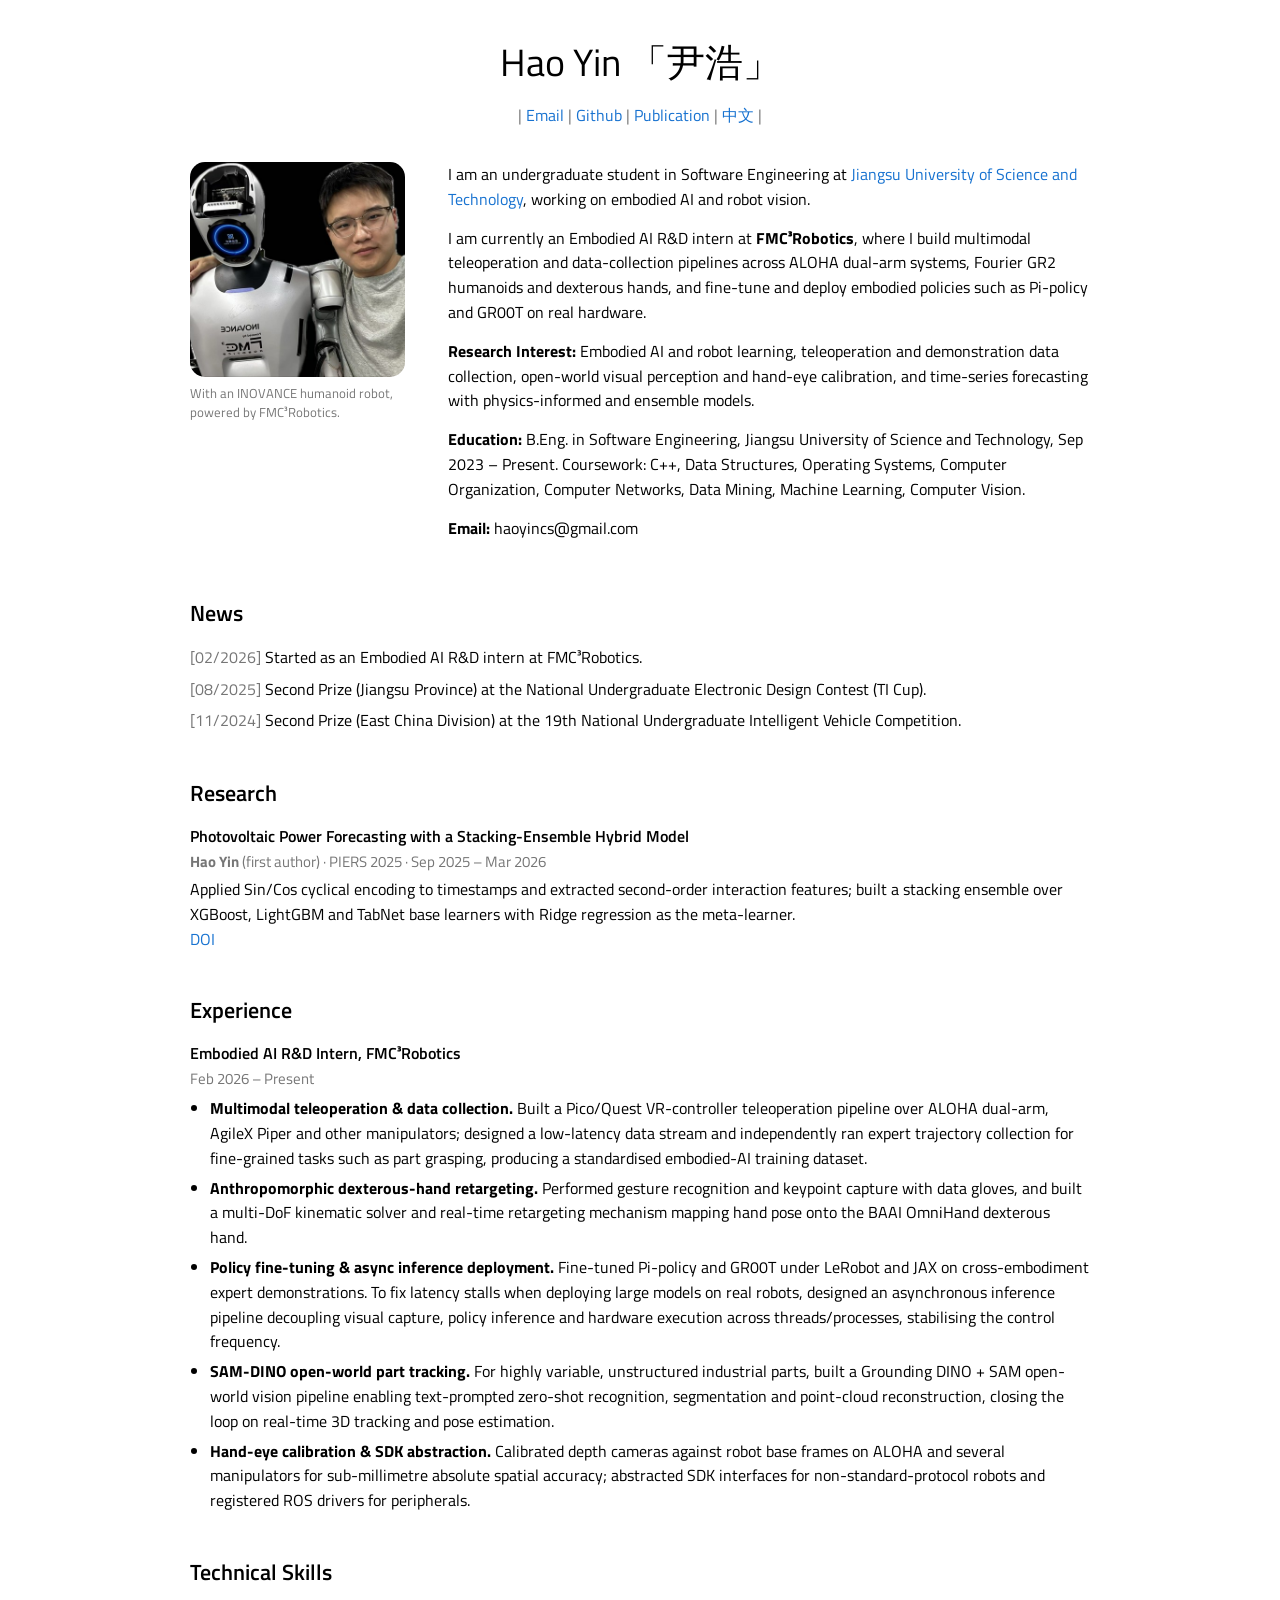
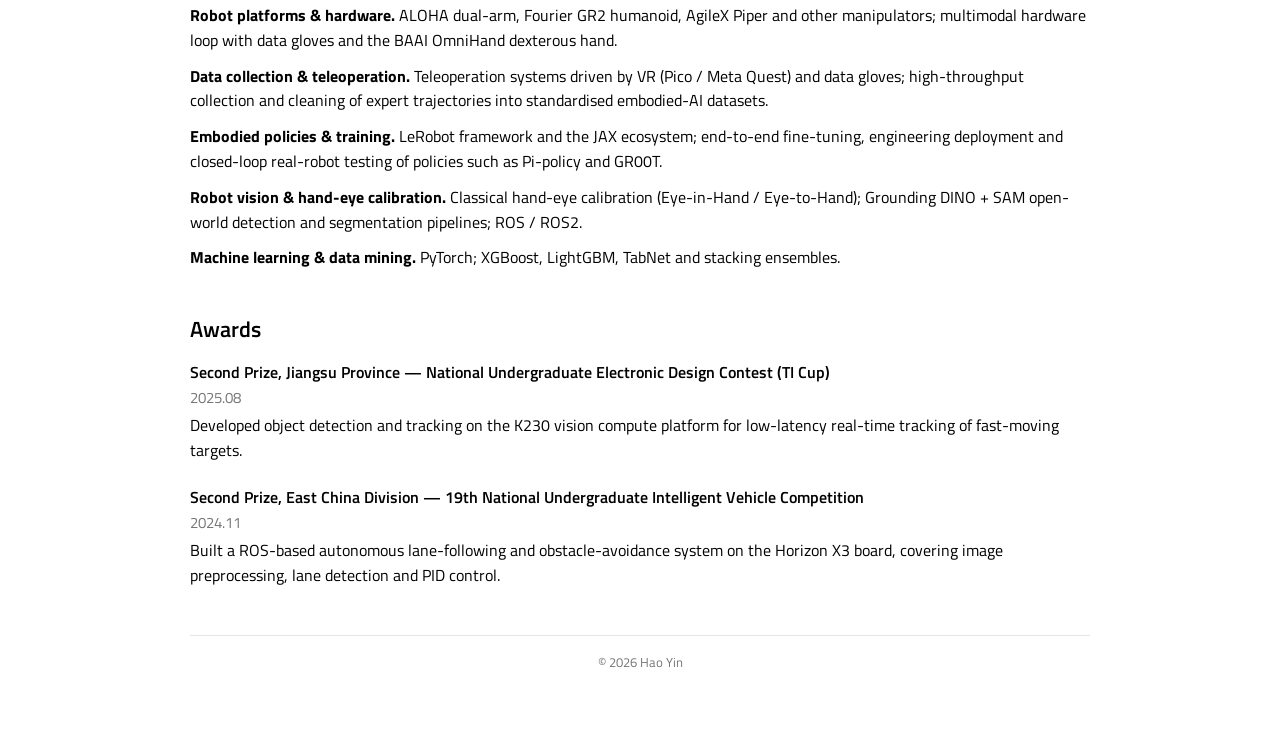
==== commit 1e7edc70: "Add personal academic homepage Single-file static site: inline CSS/JS, no build step. Bilingual (EN/" ====
--- a/index.html
+++ b/index.html
@@ -1,249 +1,266 @@
 <!DOCTYPE html>
-<html lang="zh-CN">
+<html lang="en" data-lang="en">
 <head>
-  <meta charset="UTF-8">
-  <meta name="viewport" content="width=device-width, initial-scale=1.0">
-  <meta name="description" content="A personal growth blog for embodied AI, robotics, reading notes, and project logs.">
-  <title>Embodied AI Notes</title>
-  <link rel="stylesheet" href="styles.css">
+<meta charset="UTF-8">
+<meta name="viewport" content="width=device-width, initial-scale=1.0">
+<title>Hao Yin</title>
+<link href="https://fonts.googleapis.com/css?family=Titillium+Web:400,600,400italic,600italic,300,300italic" rel="stylesheet">
+<style>
+  :root {
+    --link: #1772d0;
+    --muted: #767676;
+    --rule: #e6e6e6;
+  }
+
+  html { background: #fff; }
+  body {
+    font-family: "Titillium Web", Verdana, Helvetica, sans-serif;
+    font-size: 16px;
+    color: #000;
+    background: #fff;
+    margin: 0;
+    padding: 0 20px;
+  }
+
+  .wrapper {
+    width: 100%;
+    max-width: 900px;
+    margin: 0 auto;
+    padding: 40px 0 60px;
+  }
+
+  a { color: var(--link); text-decoration: none; }
+  a:hover { text-decoration: underline; }
+
+  /* ---------- 页头 ---------- */
+  .pagename {
+    font-size: 38px;
+    font-weight: 400;
+    text-align: center;
+    margin: 0 0 14px;
+    line-height: 1.2;
+  }
+  .toplinks {
+    text-align: center;
+    margin: 0 0 32px;
+    color: var(--muted);
+    line-height: 1.9;
+  }
+
+  /* ---------- 简介：左图右文 ---------- */
+  .intro {
+    display: grid;
+    grid-template-columns: 230px 1fr;
+    gap: 28px;
+    align-items: start;
+  }
+  .photo {
+    width: 215px;
+    height: 215px;
+    border-radius: 15px;
+    object-fit: cover;
+    background: #000;
+    display: block;
+  }
+  .photo-caption {
+    width: 215px;
+    margin-top: 8px;
+    font-size: 12.5px;
+    color: var(--muted);
+    line-height: 1.5;
+  }
+  .intro p { margin: 0 0 14px; line-height: 1.55; }
+  .intro p:last-child { margin-bottom: 0; }
+
+  /* ---------- 区块 ---------- */
+  .section { margin-top: 42px; }
+  .sectionhead {
+    font-size: 22px;
+    font-weight: 600;
+    margin: 0 0 14px;
+  }
+
+  /* News */
+  .news { line-height: 1.7; }
+  .news div { margin-bottom: 4px; }
+  .news .date { color: var(--muted); }
+
+  /* 条目通用 */
+  .entry { margin-bottom: 22px; }
+  .entry:last-child { margin-bottom: 0; }
+  .entry .title { font-weight: 600; }
+  .entry .meta { color: var(--muted); font-size: 15px; margin: 2px 0 4px; }
+  .entry .desc { line-height: 1.55; }
+  .entry ul { margin: 6px 0 0; padding-left: 20px; line-height: 1.55; }
+  .entry ul li { margin-bottom: 5px; }
+
+  /* Skills */
+  .skill { margin-bottom: 11px; line-height: 1.55; }
+  .skill:last-child { margin-bottom: 0; }
+
+  footer {
+    margin-top: 48px;
+    padding-top: 16px;
+    border-top: 1px solid var(--rule);
+    font-size: 13px;
+    color: var(--muted);
+    text-align: center;
+  }
+
+  /* ---------- 中英切换 ---------- */
+  html[data-lang="en"] .lang-zh { display: none; }
+  html[data-lang="zh"] .lang-en { display: none; }
+
+  @media (max-width: 700px) {
+    .intro { grid-template-columns: 1fr; gap: 18px; }
+    .photo, .photo-caption { width: 100%; max-width: 260px; }
+    .photo { height: auto; aspect-ratio: 1 / 1; }
+    .pagename { font-size: 30px; }
+  }
+</style>
 </head>
-<body data-page="home">
-  <div class="layout">
-    <aside class="left-sidebar">
-      <div class="profile">
-        <a class="avatar" href="#home" aria-label="Home" data-route="home">
-          <span class="octicon icon-hubot avatar-icon" aria-hidden="true"></span>
-          <span class="status-dot">AI</span>
-        </a>
-        <a class="site-title" href="#home" data-route="home">Embodied AI Notes</a>
-        <p class="site-subtitle">成长记录 / Demo / Debug / 读论文</p>
-        <div class="social-row" aria-label="social links">
-          <a href="https://github.com/FFFOP" target="_blank" rel="noreferrer" aria-label="GitHub" title="GitHub">
-            <span class="octicon icon-github" aria-hidden="true"></span>
-          </a>
-          <a href="assets/resume.pdf" target="_blank" rel="noreferrer" aria-label="CV" title="CV">
-            <span class="octicon icon-file" aria-hidden="true"></span>
-          </a>
-          <a href="mailto:haoyincs@gmail.com" aria-label="Email" title="Email">
-            <span class="octicon icon-mail" aria-hidden="true"></span>
-          </a>
-          <a href="#blog" data-route="blog" aria-label="Blog" title="Blog">
-            <span class="octicon icon-book" aria-hidden="true"></span>
-          </a>
-        </div>
+<body>
+<div class="wrapper">
+
+  <div class="pagename">Hao Yin 「尹浩」</div>
+
+  <div class="toplinks">
+    | <a href="mailto:haoyincs@gmail.com">Email</a>
+    | <a href="https://github.com/fffop" target="_blank">Github</a>
+    | <a href="https://doi.org/10.23919/PIERS-Fall62445.2025.11394068" target="_blank">Publication</a>
+    | <a href="#" id="langtoggle"><span class="lang-en">中文</span><span class="lang-zh">English</span></a> |
+  </div>
+
+  <!-- ===================== 简介 ===================== -->
+  <div class="intro">
+    <div>
+      <img class="photo" src="static/images/photo.jpg" alt="Hao Yin with an INOVANCE humanoid robot powered by FMC³Robotics">
+      <div class="photo-caption">
+        <span class="lang-en">With an INOVANCE humanoid robot, powered by FMC³Robotics.</span><span class="lang-zh">与汇川 INOVANCE 人形机器人，powered by FMC³Robotics。</span>
       </div>
-
-      <nav class="side-nav" aria-label="main navigation">
-        <a class="active" href="#home" data-route="home"><span class="octicon icon-home" aria-hidden="true"></span>Home</a>
-        <a href="#about" data-route="about"><span class="octicon icon-person" aria-hidden="true"></span>About</a>
-        <a href="#embodied-ai" data-route="embodied-ai"><span class="octicon icon-hubot" aria-hidden="true"></span>Embodied AI</a>
-        <a href="#demos" data-route="demos"><span class="octicon icon-video" aria-hidden="true"></span>Demos</a>
-        <a href="#blog" data-route="blog"><span class="octicon icon-book" aria-hidden="true"></span>Blog</a>
-      </nav>
-
-      <div class="left-footer">
-        <button class="dark-mode" id="theme-toggle" type="button" aria-pressed="false">
-          <span class="octicon icon-moon" aria-hidden="true"></span>
-          Dark Mode
-        </button>
-        <div class="copyright">
-          <strong>&copy; <span id="year"></span> EA</strong>
-          <span>GitHub Pages static blog</span>
-          <span>Icons from GitHub Octicons</span>
-        </div>
+    </div>
+
+    <div>
+      <p class="lang-en">I am an undergraduate student in Software Engineering at <a href="https://www.just.edu.cn" target="_blank">Jiangsu University of Science and Technology</a>, working on embodied AI and robot vision.</p>
+      <p class="lang-en">I am currently an Embodied AI R&amp;D intern at <b>FMC³Robotics</b>, where I build multimodal teleoperation and data-collection pipelines across ALOHA dual-arm systems, Fourier GR2 humanoids and dexterous hands, and fine-tune and deploy embodied policies such as Pi-policy and GR00T on real hardware.</p>
+      <p class="lang-en"><b>Research Interest:</b> Embodied AI and robot learning, teleoperation and demonstration data collection, open-world visual perception and hand-eye calibration, and time-series forecasting with physics-informed and ensemble models.</p>
+      <p class="lang-en"><b>Education:</b> B.Eng. in Software Engineering, Jiangsu University of Science and Technology, Sep 2023 – Present. Coursework: C++, Data Structures, Operating Systems, Computer Organization, Computer Networks, Data Mining, Machine Learning, Computer Vision.</p>
+      <p class="lang-en"><b>Email:</b> haoyincs@gmail.com</p>
+
+      <p class="lang-zh">我是<a href="https://www.just.edu.cn" target="_blank">江苏科技大学</a>软件工程专业本科生，研究方向是具身智能与机器人视觉。</p>
+      <p class="lang-zh">目前在<b>费米机器人（嘉兴）有限公司</b>担任具身智能研发实习生，围绕 ALOHA 双臂系统、傅里叶 GR2 人形机器人与灵巧手，搭建多模态遥操作与数据采集链路，并在真机上完成 Pi-policy、GR00T 等具身策略的微调与部署。</p>
+      <p class="lang-zh"><b>研究方向：</b>具身智能与机器人学习、遥操作与示范数据采集、开放世界视觉感知与手眼标定，以及基于物理约束与集成学习的时序预测。</p>
+      <p class="lang-zh"><b>教育背景：</b>江苏科技大学 软件工程 学士，2023 年 9 月 – 至今。主修课程：C++语言、数据结构、操作系统、计算机组成原理、计算机网络、数据挖掘、机器学习、计算机视觉。</p>
+      <p class="lang-zh"><b>邮箱：</b>haoyincs@gmail.com</p>
+    </div>
+  </div>
+
+  <!-- ===================== News ===================== -->
+  <div class="section">
+    <div class="sectionhead"><span class="lang-en">News</span><span class="lang-zh">动态</span></div>
+    <div class="news">
+      <div><span class="date">[02/2026]</span> <span class="lang-en">Started as an Embodied AI R&amp;D intern at FMC³Robotics.</span><span class="lang-zh">入职费米机器人（嘉兴）有限公司，担任具身智能研发实习生。</span></div>
+      <div><span class="date">[08/2025]</span> <span class="lang-en">Second Prize (Jiangsu Province) at the National Undergraduate Electronic Design Contest (TI Cup).</span><span class="lang-zh">获全国大学生电子设计大赛（TI杯）江苏省二等奖。</span></div>
+      <div><span class="date">[11/2024]</span> <span class="lang-en">Second Prize (East China Division) at the 19th National Undergraduate Intelligent Vehicle Competition.</span><span class="lang-zh">获第十九届全国大学生智能汽车竞赛华东赛区二等奖。</span></div>
+    </div>
+  </div>
+
+  <!-- ===================== Research ===================== -->
+  <div class="section">
+    <div class="sectionhead"><span class="lang-en">Research</span><span class="lang-zh">科研经历</span></div>
+
+    <div class="entry">
+      <div class="title"><span class="lang-en">Photovoltaic Power Forecasting with a Stacking-Ensemble Hybrid Model</span><span class="lang-zh">基于 Stacking 集成混合模型的光伏发电预测研究</span></div>
+      <div class="meta"><b><span class="lang-en">Hao Yin</span><span class="lang-zh">尹浩</span></b><span class="lang-en"> (first author) · PIERS 2025 · Sep 2025 – Mar 2026</span><span class="lang-zh">（第一作者） · PIERS 2025 国际学术会议 · 2025.09 – 2026.03</span></div>
+      <div class="desc">
+        <span class="lang-en">Applied Sin/Cos cyclical encoding to timestamps and extracted second-order interaction features; built a stacking ensemble over XGBoost, LightGBM and TabNet base learners with Ridge regression as the meta-learner.</span>
+        <span class="lang-zh">对时间戳进行 Sin/Cos 周期性变换并提取二阶交互特征；以 XGBoost、LightGBM、TabNet 为基学习器，引入 Ridge 回归进行 Stacking 融合。</span>
+        <br><a href="https://doi.org/10.23919/PIERS-Fall62445.2025.11394068" target="_blank">DOI</a>
       </div>
-    </aside>
-
-    <main class="main-content" id="top">
-      <section class="module-panel is-active" id="home" data-panel="home">
-        <article
-          class="post-card route-card"
-          data-card
-          data-module="home"
-          data-year="2026"
-          data-category="Module"
-          data-tags="Embodied AI VLA Robot Vision"
-          data-title="Embodied AI module VLA robot vision"
-          data-open-module="embodied-ai"
-        >
-          <div class="post-body full">
-            <span class="category"><span class="octicon icon-hubot" aria-hidden="true"></span>Module</span>
-            <h2>Embodied AI</h2>
-            <p class="post-summary">VLA 微调、机器人视觉、抓取区域感知、点云重建和机器人框架接入。这里只放主线能力和可追踪记录。</p>
-            <div class="post-meta">
-              <span>VLA</span>
-              <span>Robot Vision</span>
-              <span>Manipulation</span>
-            </div>
-          </div>
-        </article>
-
-        <article
-          class="post-card route-card"
-          data-card
-          data-module="home"
-          data-year="2026"
-          data-category="Demo"
-          data-tags="Demo Robot Vision GIF MP4"
-          data-title="Demo target detection grasp region"
-          data-open-module="demos"
-        >
-          <div class="post-body">
-            <span class="category"><span class="octicon icon-video" aria-hidden="true"></span>Demo</span>
-            <h2>目标检测与抓取区域定位</h2>
-            <p class="post-summary">GIF 预览 + 完整 MP4。记录视觉检测、抓取区域和后续末端定位输入，不做广告式包装。</p>
-            <div class="post-meta">
-              <span>GIF preview</span>
-              <span>MP4 full video</span>
-            </div>
-          </div>
-          <img class="post-gif" src="assets/demos/robot-demo-01.gif" alt="目标检测与抓取区域定位 Demo GIF preview">
-        </article>
-
-        <article
-          class="post-card route-card"
-          data-card
-          data-module="home"
-          data-year="2026"
-          data-category="Blog"
-          data-tags="Blog Growth Notes"
-          data-title="Latest posts blog growth notes"
-          data-open-module="blog"
-        >
-          <div class="post-body full">
-            <span class="category muted-category"><span class="octicon icon-book" aria-hidden="true"></span>Blog</span>
-            <h2>Latest Posts</h2>
-            <p class="post-summary">工程记录、论文笔记、阶段复盘会进入博客模块。主页只保留阅读和浏览，不做操作台。</p>
-            <div class="post-meta">
-              <span>posts/*.md</span>
-              <span>manifest driven</span>
-            </div>
-          </div>
-        </article>
-      </section>
-
-      <section class="module-panel" id="about" data-panel="about">
-        <article
-          class="post-card"
-          data-card
-          data-module="about"
-          data-year="2026"
-          data-category="About"
-          data-tags="Growth Blog About"
-          data-title="About growth blog embodied AI robotics notes"
-        >
-          <div class="post-body full">
-            <span class="category"><span class="octicon icon-person" aria-hidden="true"></span>About</span>
-            <h2>关于这个博客</h2>
-            <p class="post-summary">
-              这里是个人成长博客，不是简历页。它用来记录具身智能、机器人视觉、论文阅读、项目复盘和工程踩坑。
-            </p>
-            <ul class="post-list">
-              <li>把做过的 Demo 留成可追溯记录。</li>
-              <li>把论文阅读和工程问题整理成笔记。</li>
-              <li>把阶段复盘沉淀成下一步行动。</li>
-            </ul>
-          </div>
-        </article>
-      </section>
-
-      <section class="module-panel" id="embodied-ai" data-panel="embodied-ai">
-        <article
-          class="post-card"
-          data-card
-          data-module="embodied-ai"
-          data-year="2026"
-          data-category="Embodied AI"
-          data-tags="VLA Robot Vision Manipulation Point Cloud LeRobot Octo"
-          data-title="Embodied AI VLA robot perception manipulation framework integration"
-        >
-          <div class="post-body full">
-            <span class="category"><span class="octicon icon-hubot" aria-hidden="true"></span>Embodied AI</span>
-            <h2>具身智能主线</h2>
-            <p class="post-summary">
-              当前重点是 VLA 微调、机器人视觉、抓取区域感知、点云重建，以及 LeRobot / Octo 等框架接入。
-            </p>
-            <ul class="post-list">
-              <li>VLA 模型微调与跨场景任务泛化。</li>
-              <li>目标识别、分割、点云重建和端侧去噪。</li>
-              <li>执行器末端定位、跟踪和抓取区域感知。</li>
-              <li>非标准协议机器人 SDK 抽象与外设注册。</li>
-            </ul>
-            <div class="post-meta">
-              <span>VLA</span>
-              <span>Robot Vision</span>
-              <span>Manipulation</span>
-            </div>
-          </div>
-        </article>
-      </section>
-
-      <section class="module-panel" id="demos" data-panel="demos">
-        <article
-          class="post-card demo-post"
-          data-card
-          data-module="demos"
-          data-year="2026"
-          data-category="Demo"
-          data-tags="Demo Robot Vision Manipulation Object Detection Grasp Region"
-          data-title="目标检测与抓取区域定位 object detection grasp region robot perception demo"
-        >
-          <div class="post-body">
-            <span class="category"><span class="octicon icon-video" aria-hidden="true"></span>Demo</span>
-            <h2>目标检测与抓取区域定位</h2>
-            <p class="post-summary">
-              Camera-view demo with detection box and grasp-region annotation. It can be used as an input stage for end-effector localization, tracking, and grasp point estimation.
-            </p>
-            <div class="post-meta">
-              <span>GIF preview</span>
-              <span>MP4 full video</span>
-            </div>
-          </div>
-          <a class="post-gif-link" href="assets/demos/robot-demo-01-h264.mp4" target="_blank" rel="noreferrer" aria-label="Open full demo video">
-            <img class="post-gif" src="assets/demos/robot-demo-01.gif" alt="目标检测与抓取区域定位 Demo GIF preview">
-            <span>Open MP4</span>
-          </a>
-        </article>
-      </section>
-
-      <section class="module-panel blog-section" id="blog" data-panel="blog">
-        <div class="section-heading-card">
-          <span class="category muted-category"><span class="octicon icon-book" aria-hidden="true"></span>Blog</span>
-          <h2>Latest Posts</h2>
-          <p>这里展示 Markdown 博客文章，用来记录阅读、项目、Debug 和阶段复盘。</p>
-        </div>
-        <div id="blog-list" class="blog-list" aria-live="polite"></div>
-      </section>
-
-      <p class="empty-state" id="empty-state" hidden>No matching posts.</p>
-    </main>
-
-    <aside class="right-sidebar">
-      <section class="search-card">
-        <label for="search"><span class="octicon icon-search" aria-hidden="true"></span>Search</label>
-        <div class="search-input">
-          <input id="search" type="search" placeholder="Type something..." autocomplete="off">
-          <button id="clear-search" type="button" aria-label="Clear search">
-            <span class="octicon icon-x" aria-hidden="true"></span>
-          </button>
-        </div>
-        <p class="search-status" id="search-status">Showing current module.</p>
-      </section>
-
-      <section class="widget">
-        <div class="widget-icon"><span class="octicon icon-archive" aria-hidden="true"></span></div>
-        <h2>ARCHIVES</h2>
-        <div id="archive-list" class="widget-list"></div>
-      </section>
-
-      <section class="widget">
-        <div class="widget-icon"><span class="octicon icon-tag" aria-hidden="true"></span></div>
-        <h2>TAGS</h2>
-        <div id="tag-list" class="pill-list"></div>
-      </section>
-    </aside>
-  </div>
-
-  <script src="script.js"></script>
+    </div>
+
+  </div>
+
+  <!-- ===================== Experience ===================== -->
+  <div class="section">
+    <div class="sectionhead"><span class="lang-en">Experience</span><span class="lang-zh">实习经历</span></div>
+    <div class="entry">
+      <div class="title"><span class="lang-en">Embodied AI R&amp;D Intern, FMC³Robotics</span><span class="lang-zh">具身智能研发岗（实习生），费米机器人（嘉兴）有限公司</span></div>
+      <div class="meta"><span class="lang-en">Feb 2026 – Present</span><span class="lang-zh">2026.02 – 至今</span></div>
+      <ul>
+        <li><b><span class="lang-en">Multimodal teleoperation &amp; data collection.</span><span class="lang-zh">多模态遥操作数据采集。</span></b>
+          <span class="lang-en">Built a Pico/Quest VR-controller teleoperation pipeline over ALOHA dual-arm, AgileX Piper and other manipulators; designed a low-latency data stream and independently ran expert trajectory collection for fine-grained tasks such as part grasping, producing a standardised embodied-AI training dataset.</span>
+          <span class="lang-zh">依托 ALOHA 双臂系统、松灵 Piper 及求之机械臂，打通基于 Pico/Quest VR 控制器的多模态遥操作控制链路；设计低延迟数据流，独立负责工件抓取等精细任务的专家轨迹采集，构建标准具身智能训练数据集。</span></li>
+        <li><b><span class="lang-en">Anthropomorphic dexterous-hand retargeting.</span><span class="lang-zh">灵巧手仿人运动映射。</span></b>
+          <span class="lang-en">Performed gesture recognition and keypoint capture with data gloves, and built a multi-DoF kinematic solver and real-time retargeting mechanism mapping hand pose onto the BAAI OmniHand dexterous hand.</span>
+          <span class="lang-zh">基于宇叠数据手套进行手势识别与关键点捕捉，构建手部姿态到智源 OmniHand 灵巧手的多自由度运动学解算与实时重定向（Retargeting）映射机制。</span></li>
+        <li><b><span class="lang-en">Policy fine-tuning &amp; async inference deployment.</span><span class="lang-zh">策略微调与多线程异步推理部署。</span></b>
+          <span class="lang-en">Fine-tuned Pi-policy and GR00T under LeRobot and JAX on cross-embodiment expert demonstrations. To fix latency stalls when deploying large models on real robots, designed an asynchronous inference pipeline decoupling visual capture, policy inference and hardware execution across threads/processes, stabilising the control frequency.</span>
+          <span class="lang-zh">在 LeRobot 框架与 JAX 环境下，利用跨本体专家示范数据对 Pi-policy 及 GR00T 具身策略进行微调调优。为解决大模型真机部署的延迟卡顿问题，设计并实现异步推理管线，将视觉摄取、策略推理与底层硬件执行多线程/多进程解耦，确保控制频率稳定。</span></li>
+        <li><b><span class="lang-en">SAM-DINO open-world part tracking.</span><span class="lang-zh">SAM-DINO 工件实时追踪定位。</span></b>
+          <span class="lang-en">For highly variable, unstructured industrial parts, built a Grounding DINO + SAM open-world vision pipeline enabling text-prompted zero-shot recognition, segmentation and point-cloud reconstruction, closing the loop on real-time 3D tracking and pose estimation.</span>
+          <span class="lang-zh">针对工业工件多变、非结构化的特性，构建 Grounding DINO + SAM 的开放世界视觉管线；实现基于文本提示的零样本高精度识别、分割与点云重建，打通工件的实时 3D 追踪与位姿估计。</span></li>
+        <li><b><span class="lang-en">Hand-eye calibration &amp; SDK abstraction.</span><span class="lang-zh">手眼标定与 SDK 接口抽象。</span></b>
+          <span class="lang-en">Calibrated depth cameras against robot base frames on ALOHA and several manipulators for sub-millimetre absolute spatial accuracy; abstracted SDK interfaces for non-standard-protocol robots and registered ROS drivers for peripherals.</span>
+          <span class="lang-zh">运用传统手眼标定算法，在 ALOHA 及多款机械臂系统上校准深度相机与机器人基坐标系的空间相对位置，提供亚毫米级绝对空间感知精度；完成非标准协议机器人的 SDK 接口抽象及多种外设底层的 ROS 驱动注册。</span></li>
+      </ul>
+    </div>
+  </div>
+
+  <!-- ===================== Skills ===================== -->
+  <div class="section">
+    <div class="sectionhead"><span class="lang-en">Technical Skills</span><span class="lang-zh">专业技能</span></div>
+    <div class="skill"><b><span class="lang-en">Robot platforms &amp; hardware.</span><span class="lang-zh">机器人本体与硬件调优。</span></b>
+      <span class="lang-en">ALOHA dual-arm, Fourier GR2 humanoid, AgileX Piper and other manipulators; multimodal hardware loop with data gloves and the BAAI OmniHand dexterous hand.</span>
+      <span class="lang-zh">ALOHA（双臂系统）、傅里叶 GR2（仿人人形机器人）、松灵 Piper、求之机械臂等硬件本体的联合调试与控制；宇叠数据手套与智源 OmniHand 灵巧手的多模态硬件闭环。</span></div>
+    <div class="skill"><b><span class="lang-en">Data collection &amp; teleoperation.</span><span class="lang-zh">数据采集与遥操作。</span></b>
+      <span class="lang-en">Teleoperation systems driven by VR (Pico / Meta Quest) and data gloves; high-throughput collection and cleaning of expert trajectories into standardised embodied-AI datasets.</span>
+      <span class="lang-zh">基于 VR（Pico / Meta Quest）及数据手套的遥操作系统开发；具备高效采集、清洗专家操作轨迹并转化为标准具身智能数据集的能力。</span></div>
+    <div class="skill"><b><span class="lang-en">Embodied policies &amp; training.</span><span class="lang-zh">具身智能策略与训练。</span></b>
+      <span class="lang-en">LeRobot framework and the JAX ecosystem; end-to-end fine-tuning, engineering deployment and closed-loop real-robot testing of policies such as Pi-policy and GR00T.</span>
+      <span class="lang-zh">LeRobot 具身开源框架及 JAX 生态；Pi-policy、GR00T 等主流具身智能策略的完整微调训练、工程化部署与真机闭环测试经验。</span></div>
+    <div class="skill"><b><span class="lang-en">Robot vision &amp; hand-eye calibration.</span><span class="lang-zh">机器人视觉与手眼标定。</span></b>
+      <span class="lang-en">Classical hand-eye calibration (Eye-in-Hand / Eye-to-Hand); Grounding DINO + SAM open-world detection and segmentation pipelines; ROS / ROS2.</span>
+      <span class="lang-zh">传统手眼标定算法（Eye-in-Hand / Eye-to-Hand）；Grounding DINO + SAM（Segment Anything）开放世界检测分割管线；熟悉 ROS / ROS2。</span></div>
+    <div class="skill"><b><span class="lang-en">Machine learning &amp; data mining.</span><span class="lang-zh">经典机器学习与数据挖掘。</span></b>
+      <span class="lang-en">PyTorch; XGBoost, LightGBM, TabNet and stacking ensembles.</span>
+      <span class="lang-zh">PyTorch 框架；XGBoost、LightGBM、TabNet 及 Stacking 集成学习。</span></div>
+  </div>
+
+  <!-- ===================== Awards ===================== -->
+  <div class="section">
+    <div class="sectionhead"><span class="lang-en">Awards</span><span class="lang-zh">竞赛奖项</span></div>
+    <div class="entry">
+      <div class="title"><span class="lang-en">Second Prize, Jiangsu Province — National Undergraduate Electronic Design Contest (TI Cup)</span><span class="lang-zh">全国大学生电子设计大赛（TI杯）· 江苏省二等奖</span></div>
+      <div class="meta">2025.08</div>
+      <div class="desc"><span class="lang-en">Developed object detection and tracking on the K230 vision compute platform for low-latency real-time tracking of fast-moving targets.</span><span class="lang-zh">基于 K230 视觉算力平台开发目标检测与追踪算法，实现对高速运动靶标的低延迟实时追踪。</span></div>
+    </div>
+    <div class="entry">
+      <div class="title"><span class="lang-en">Second Prize, East China Division — 19th National Undergraduate Intelligent Vehicle Competition</span><span class="lang-zh">第十九届全国大学生智能汽车竞赛 · 华东赛区二等奖</span></div>
+      <div class="meta">2024.11</div>
+      <div class="desc"><span class="lang-en">Built a ROS-based autonomous lane-following and obstacle-avoidance system on the Horizon X3 board, covering image preprocessing, lane detection and PID control.</span><span class="lang-zh">基于 ROS 在地平线 X3 开发板上构建了包含图像预处理、车道线识别、PID 控制的自动驾驶巡线与避障系统。</span></div>
+    </div>
+  </div>
+
+  <footer>
+    &copy; 2026 Hao Yin
+  </footer>
+</div>
+
+<script>
+  (function () {
+    var root = document.documentElement;
+    var saved = null;
+    try { saved = localStorage.getItem('lang'); } catch (e) {}
+    root.setAttribute('data-lang', saved === 'zh' ? 'zh' : 'en');
+
+    document.getElementById('langtoggle').addEventListener('click', function (e) {
+      e.preventDefault();
+      var next = root.getAttribute('data-lang') === 'en' ? 'zh' : 'en';
+      root.setAttribute('data-lang', next);
+      try { localStorage.setItem('lang', next); } catch (e) {}
+    });
+  })();
+</script>
 </body>
 </html>
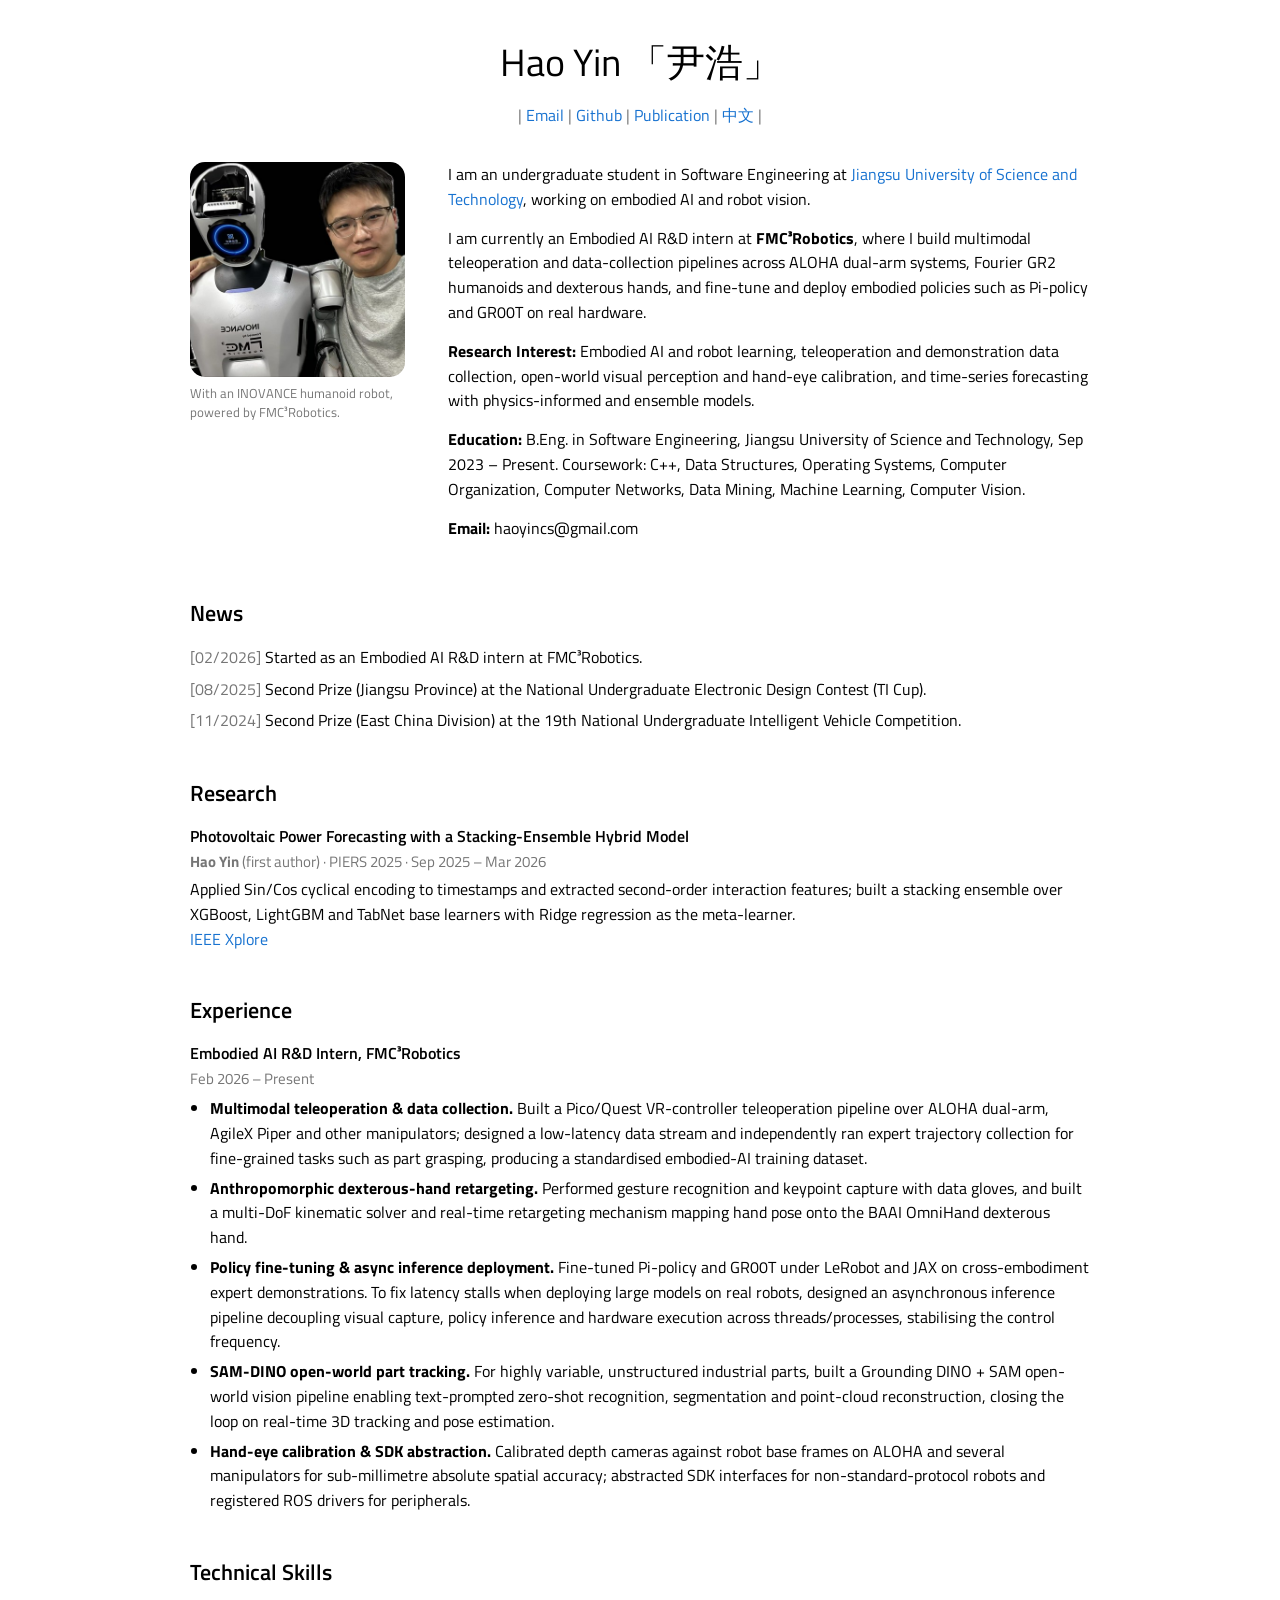
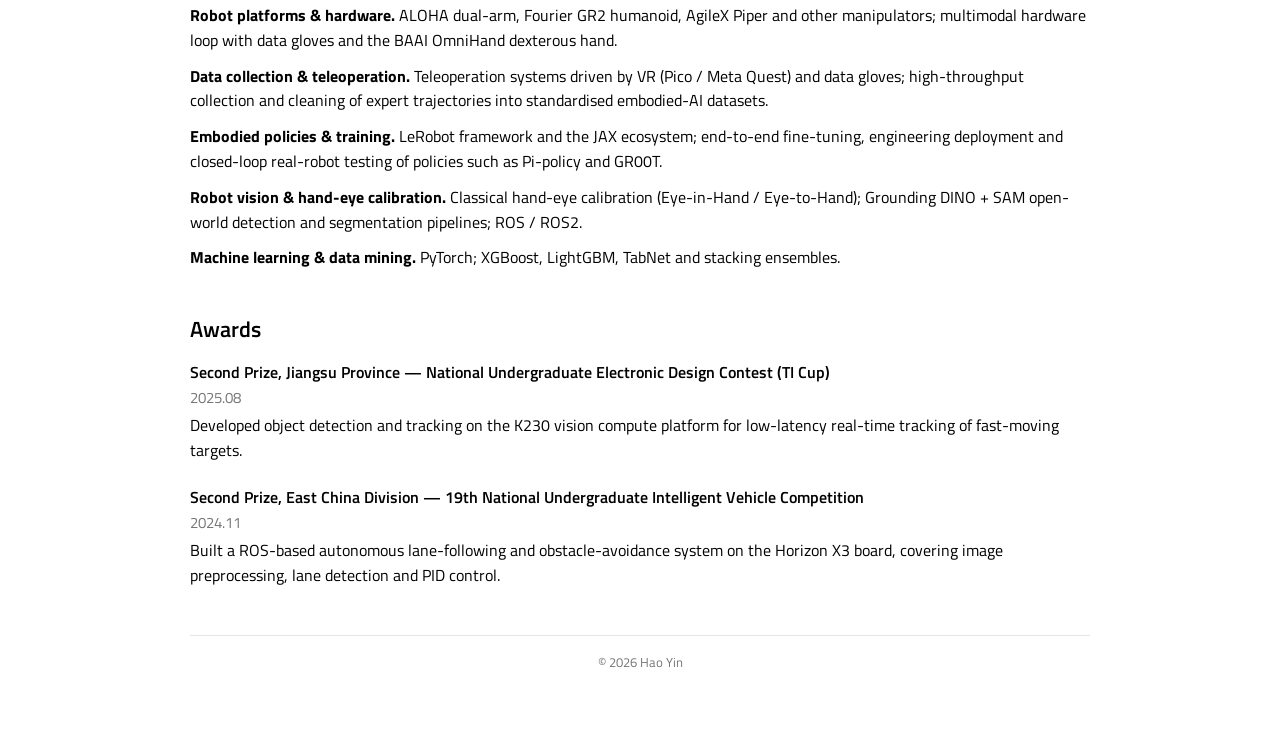
==== commit bcafa64f: "Link paper via IEEE Xplore instead of doi.org The DOI was not resolving reliably; the direct Xplore " ====
--- a/index.html
+++ b/index.html
@@ -127,7 +127,7 @@
   <div class="toplinks">
     | <a href="mailto:haoyincs@gmail.com">Email</a>
     | <a href="https://github.com/fffop" target="_blank">Github</a>
-    | <a href="https://doi.org/10.23919/PIERS-Fall62445.2025.11394068" target="_blank">Publication</a>
+    | <a href="https://ieeexplore.ieee.org/document/11394068" target="_blank">Publication</a>
     | <a href="#" id="langtoggle"><span class="lang-en">中文</span><span class="lang-zh">English</span></a> |
   </div>
 
@@ -175,7 +175,7 @@
       <div class="desc">
         <span class="lang-en">Applied Sin/Cos cyclical encoding to timestamps and extracted second-order interaction features; built a stacking ensemble over XGBoost, LightGBM and TabNet base learners with Ridge regression as the meta-learner.</span>
         <span class="lang-zh">对时间戳进行 Sin/Cos 周期性变换并提取二阶交互特征；以 XGBoost、LightGBM、TabNet 为基学习器，引入 Ridge 回归进行 Stacking 融合。</span>
-        <br><a href="https://doi.org/10.23919/PIERS-Fall62445.2025.11394068" target="_blank">DOI</a>
+        <br><a href="https://ieeexplore.ieee.org/document/11394068" target="_blank">IEEE Xplore</a>
       </div>
     </div>
 
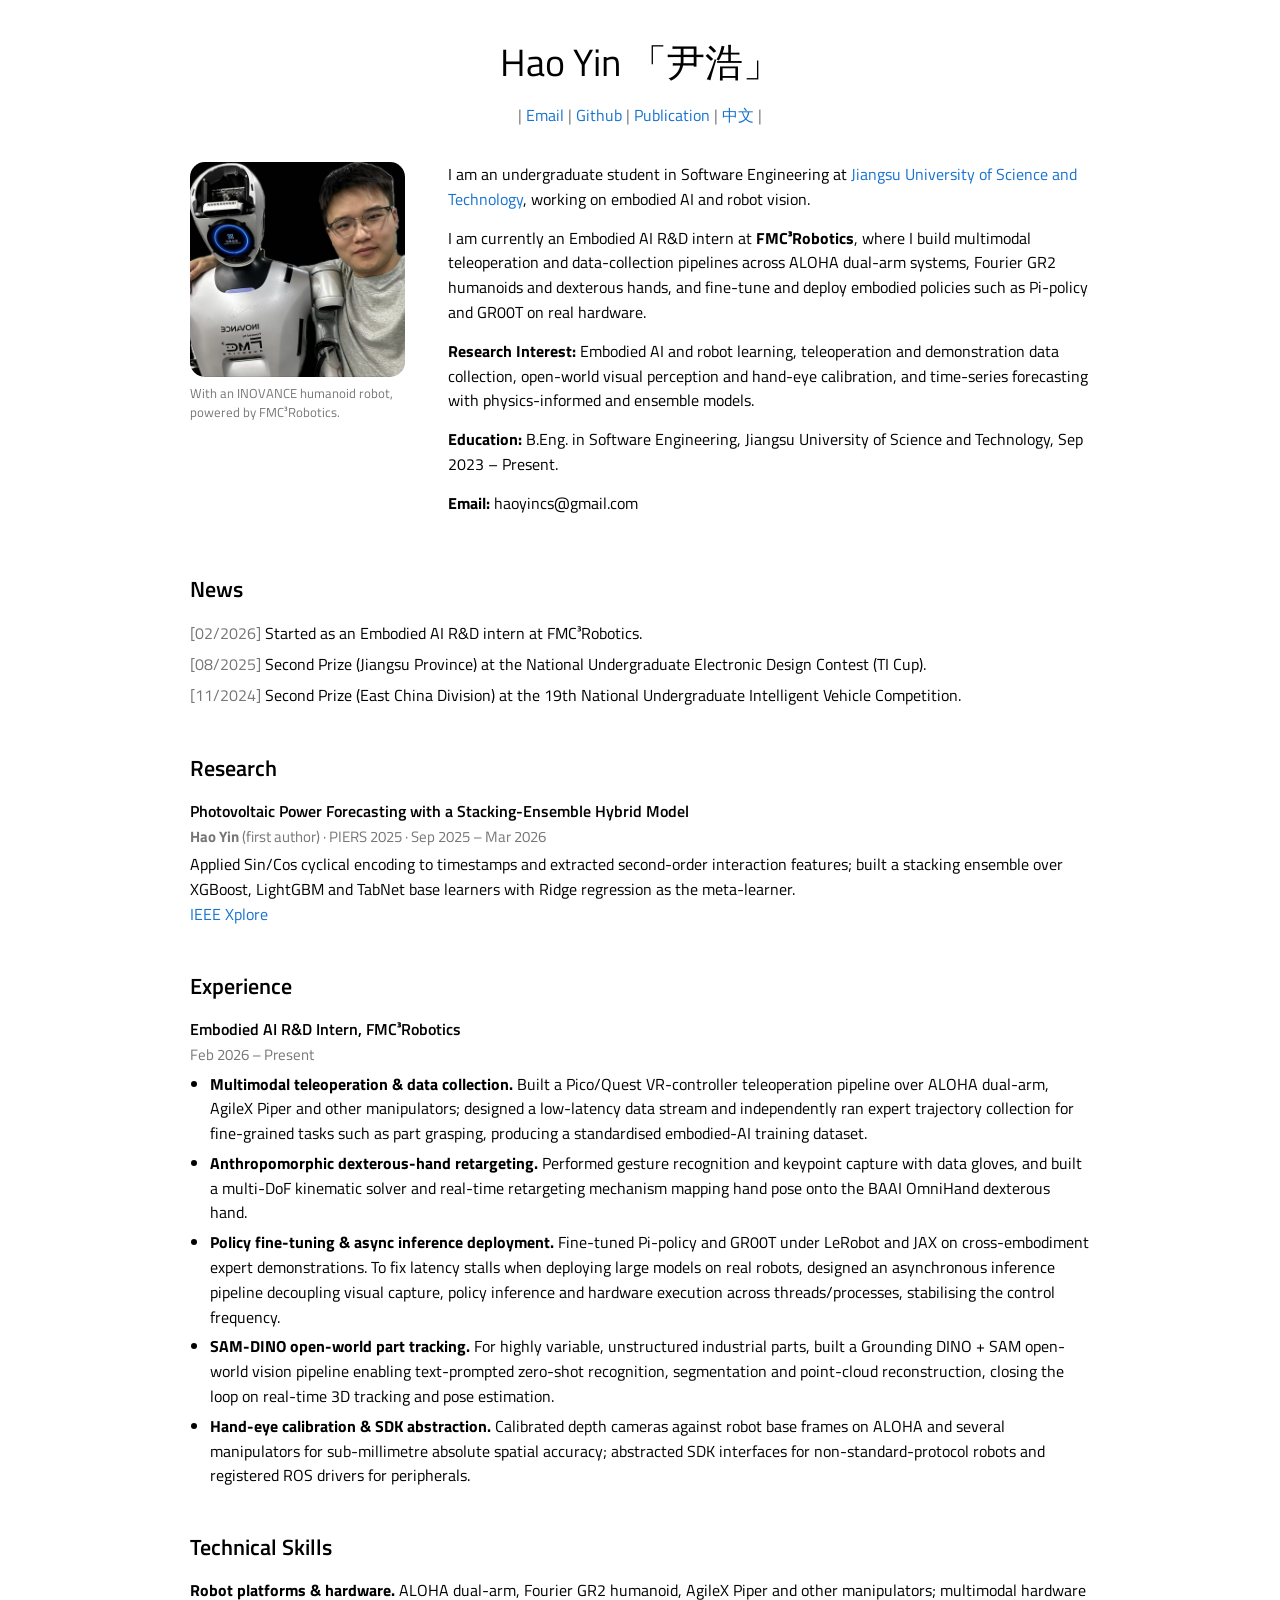
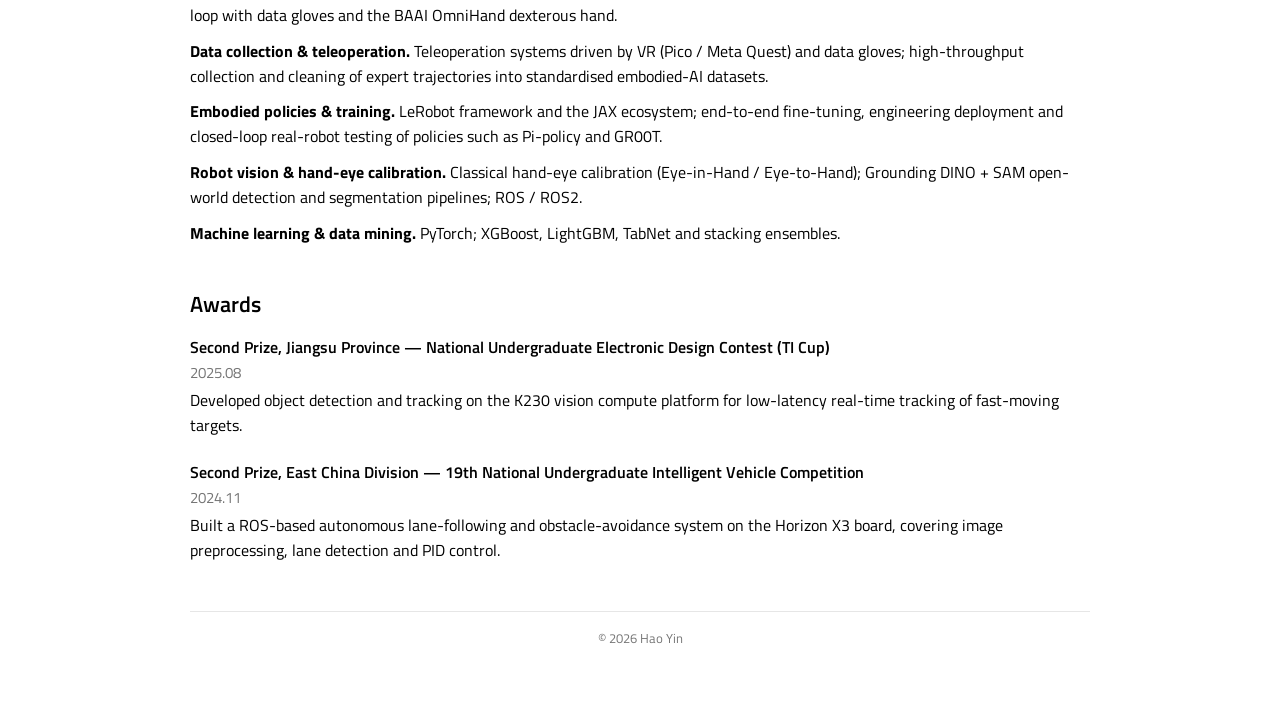
==== commit 86095173: "Update index.html" ====
--- a/index.html
+++ b/index.html
@@ -144,13 +144,13 @@
       <p class="lang-en">I am an undergraduate student in Software Engineering at <a href="https://www.just.edu.cn" target="_blank">Jiangsu University of Science and Technology</a>, working on embodied AI and robot vision.</p>
       <p class="lang-en">I am currently an Embodied AI R&amp;D intern at <b>FMC³Robotics</b>, where I build multimodal teleoperation and data-collection pipelines across ALOHA dual-arm systems, Fourier GR2 humanoids and dexterous hands, and fine-tune and deploy embodied policies such as Pi-policy and GR00T on real hardware.</p>
       <p class="lang-en"><b>Research Interest:</b> Embodied AI and robot learning, teleoperation and demonstration data collection, open-world visual perception and hand-eye calibration, and time-series forecasting with physics-informed and ensemble models.</p>
-      <p class="lang-en"><b>Education:</b> B.Eng. in Software Engineering, Jiangsu University of Science and Technology, Sep 2023 – Present. Coursework: C++, Data Structures, Operating Systems, Computer Organization, Computer Networks, Data Mining, Machine Learning, Computer Vision.</p>
+      <p class="lang-en"><b>Education:</b> B.Eng. in Software Engineering, Jiangsu University of Science and Technology, Sep 2023 – Present. </p>
       <p class="lang-en"><b>Email:</b> haoyincs@gmail.com</p>
 
       <p class="lang-zh">我是<a href="https://www.just.edu.cn" target="_blank">江苏科技大学</a>软件工程专业本科生，研究方向是具身智能与机器人视觉。</p>
       <p class="lang-zh">目前在<b>费米机器人（嘉兴）有限公司</b>担任具身智能研发实习生，围绕 ALOHA 双臂系统、傅里叶 GR2 人形机器人与灵巧手，搭建多模态遥操作与数据采集链路，并在真机上完成 Pi-policy、GR00T 等具身策略的微调与部署。</p>
       <p class="lang-zh"><b>研究方向：</b>具身智能与机器人学习、遥操作与示范数据采集、开放世界视觉感知与手眼标定，以及基于物理约束与集成学习的时序预测。</p>
-      <p class="lang-zh"><b>教育背景：</b>江苏科技大学 软件工程 学士，2023 年 9 月 – 至今。主修课程：C++语言、数据结构、操作系统、计算机组成原理、计算机网络、数据挖掘、机器学习、计算机视觉。</p>
+      <p class="lang-zh"><b>教育背景：</b>江苏科技大学 软件工程 学士，2023 年 9 月 – 至今。</p>
       <p class="lang-zh"><b>邮箱：</b>haoyincs@gmail.com</p>
     </div>
   </div>
